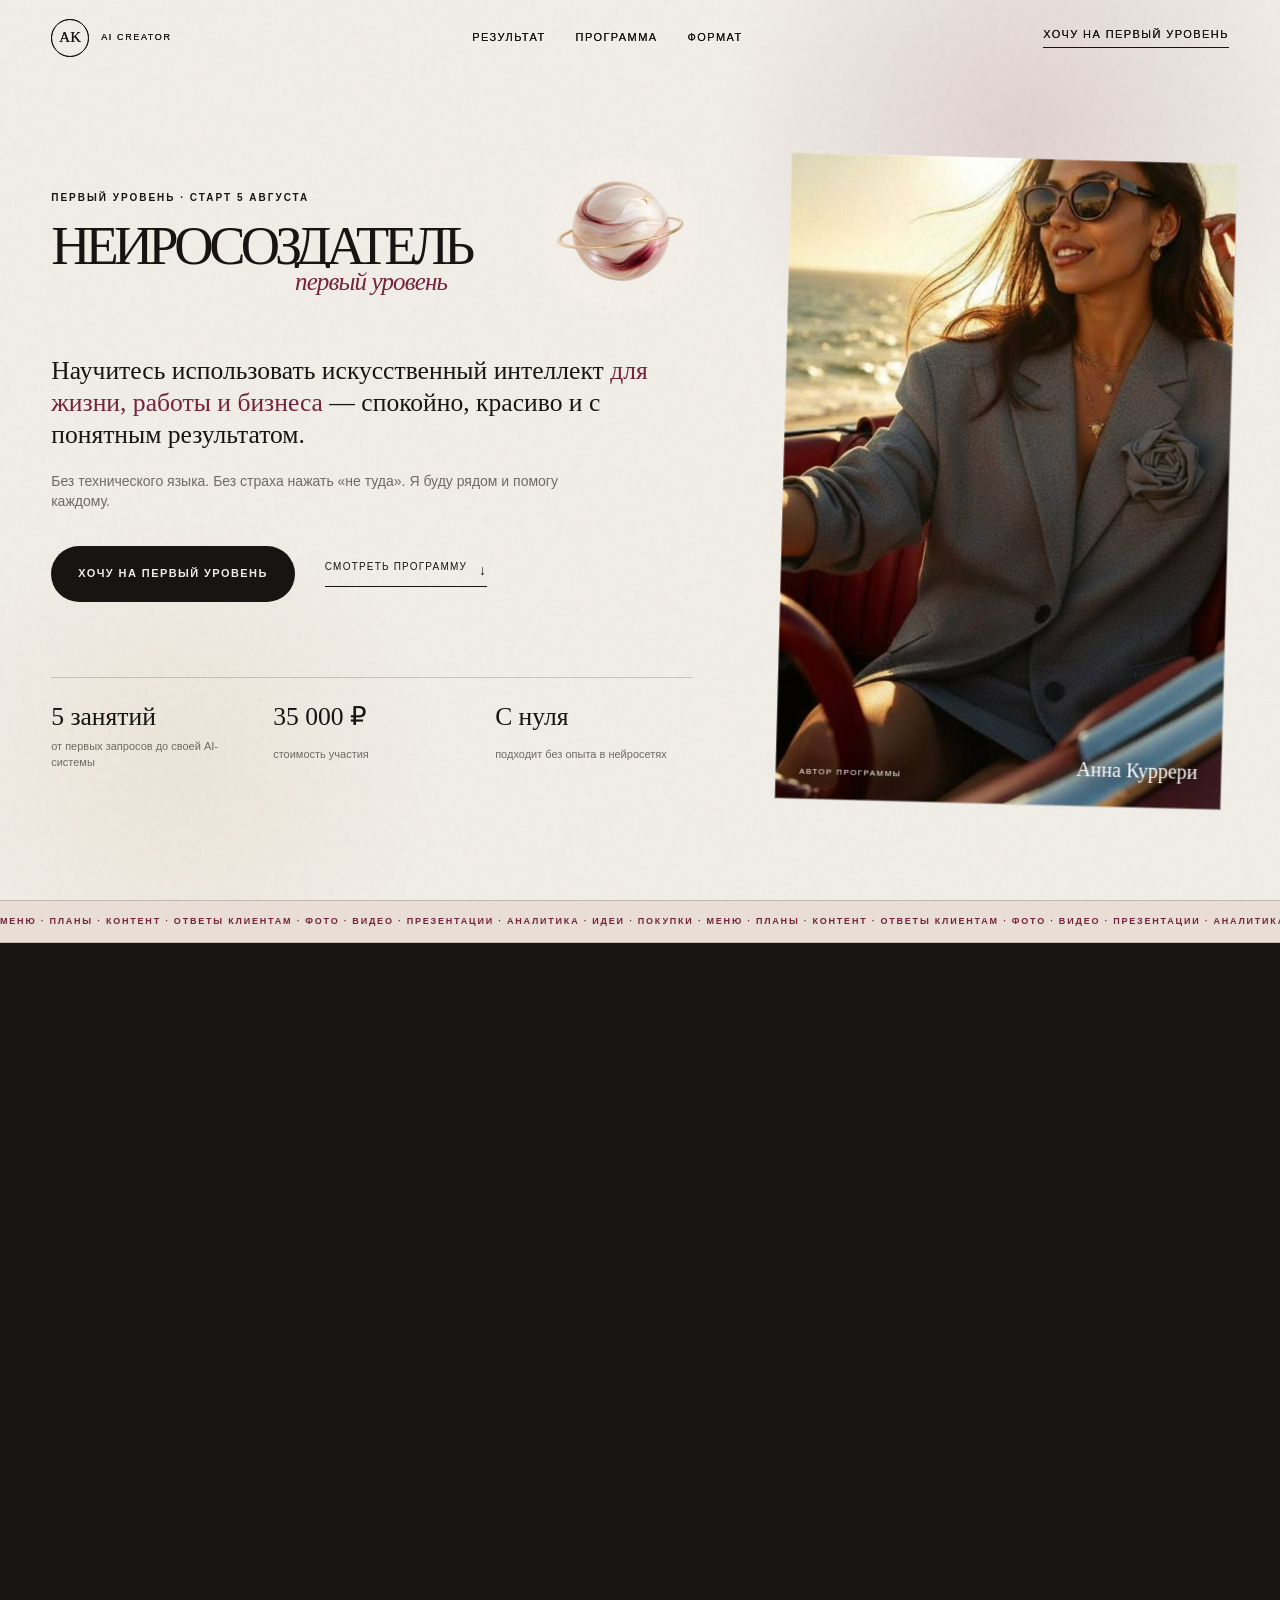
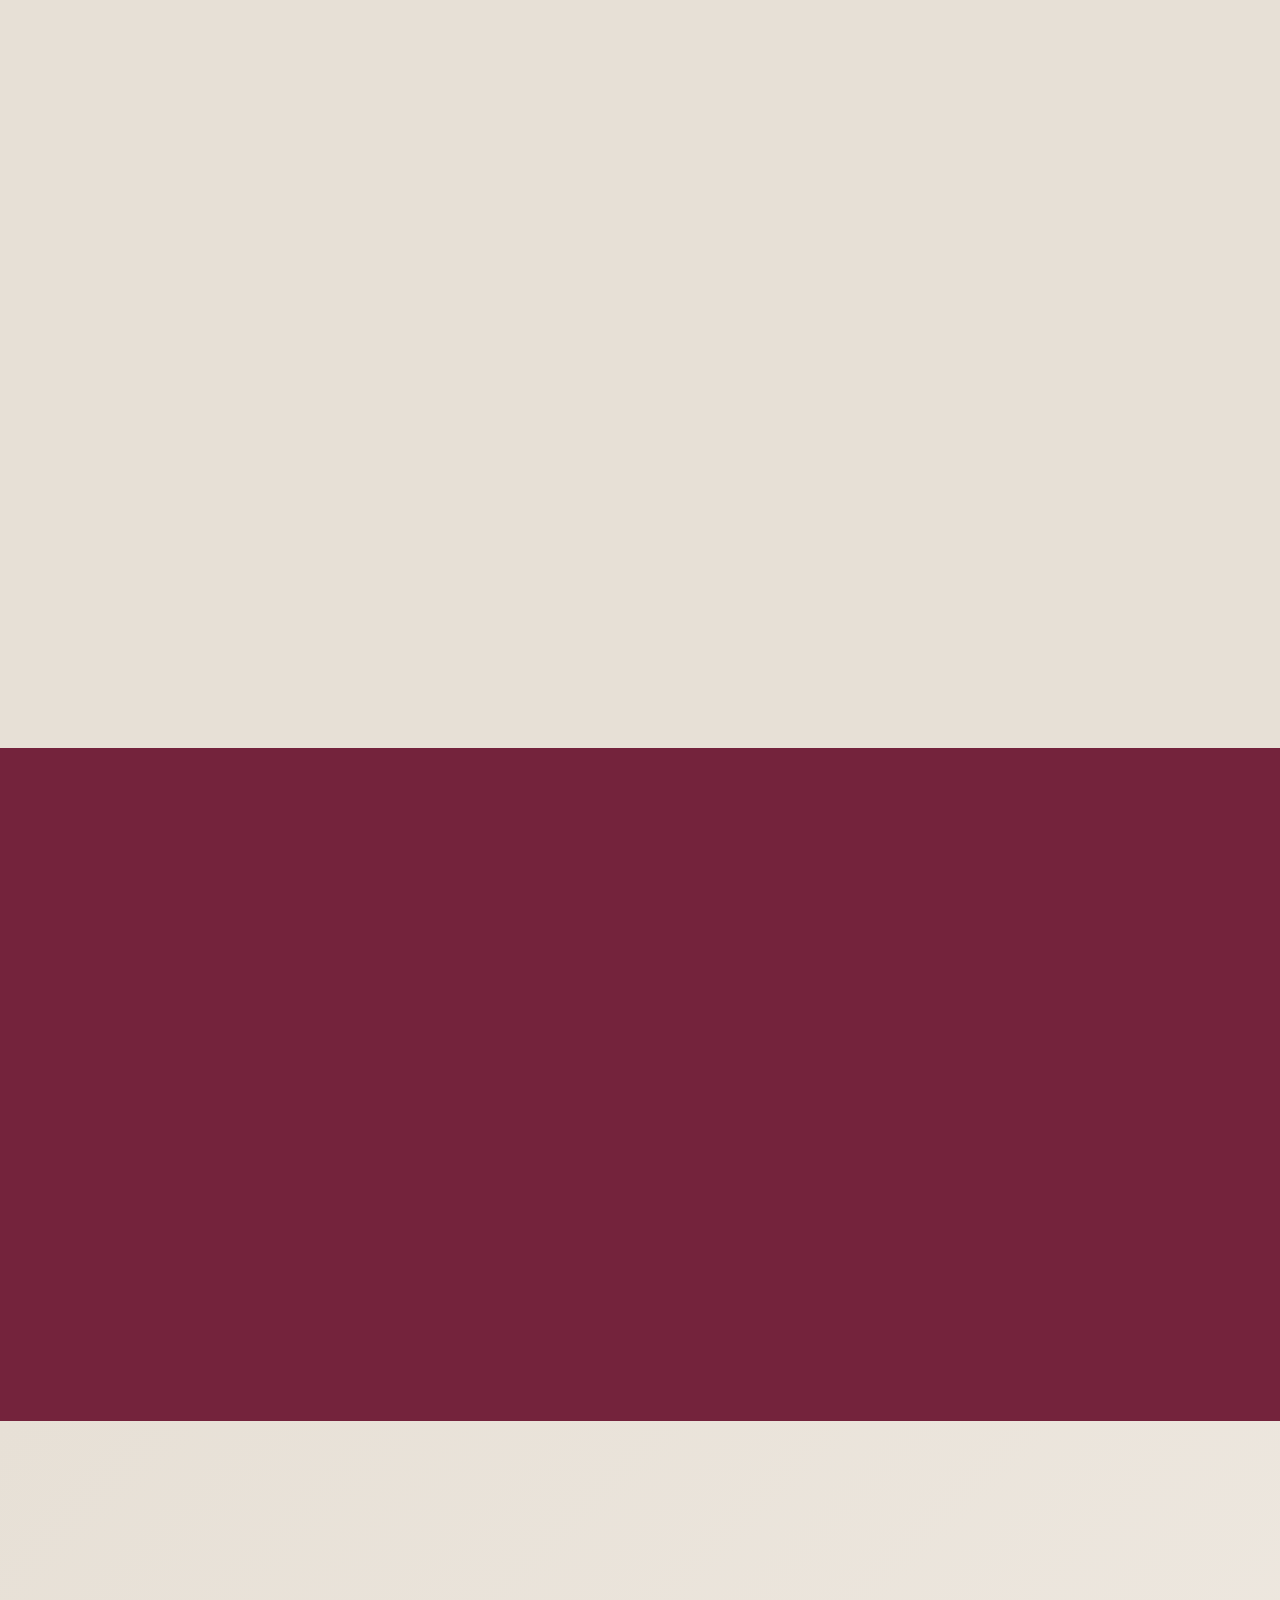
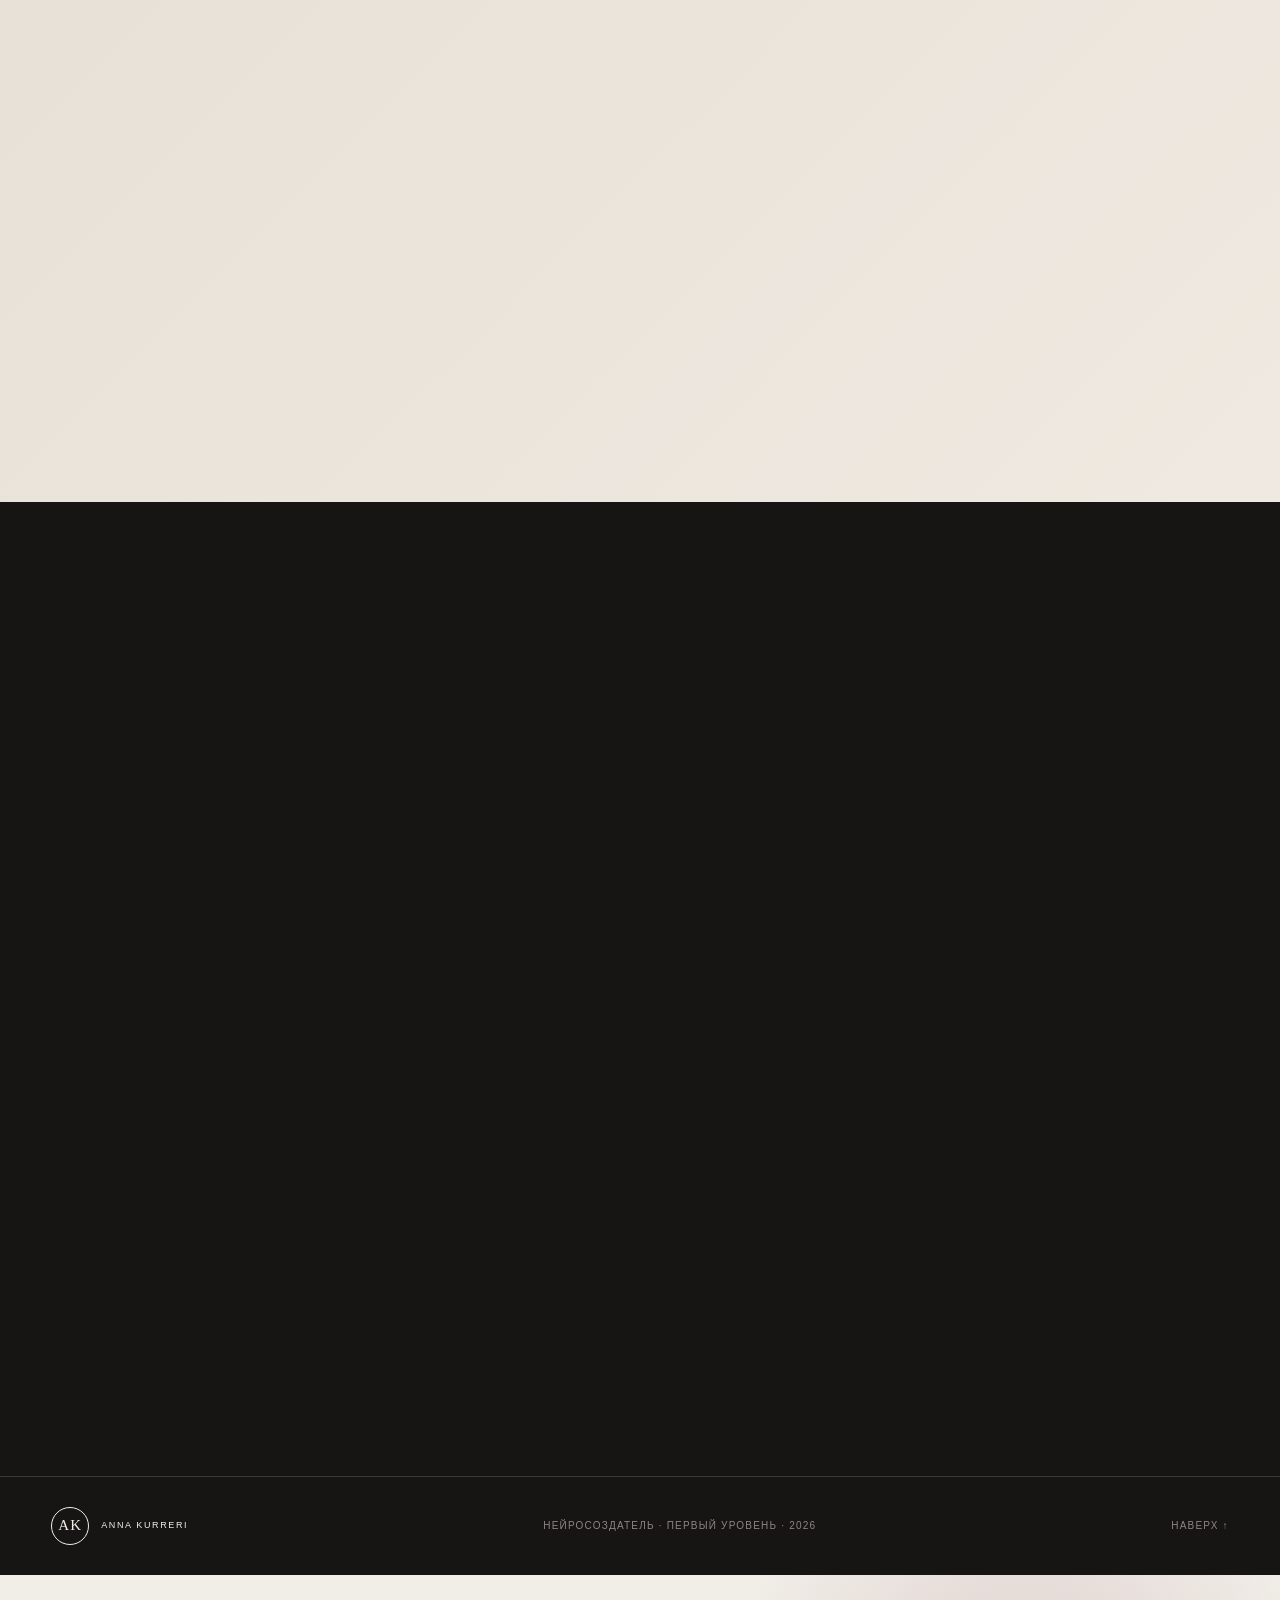
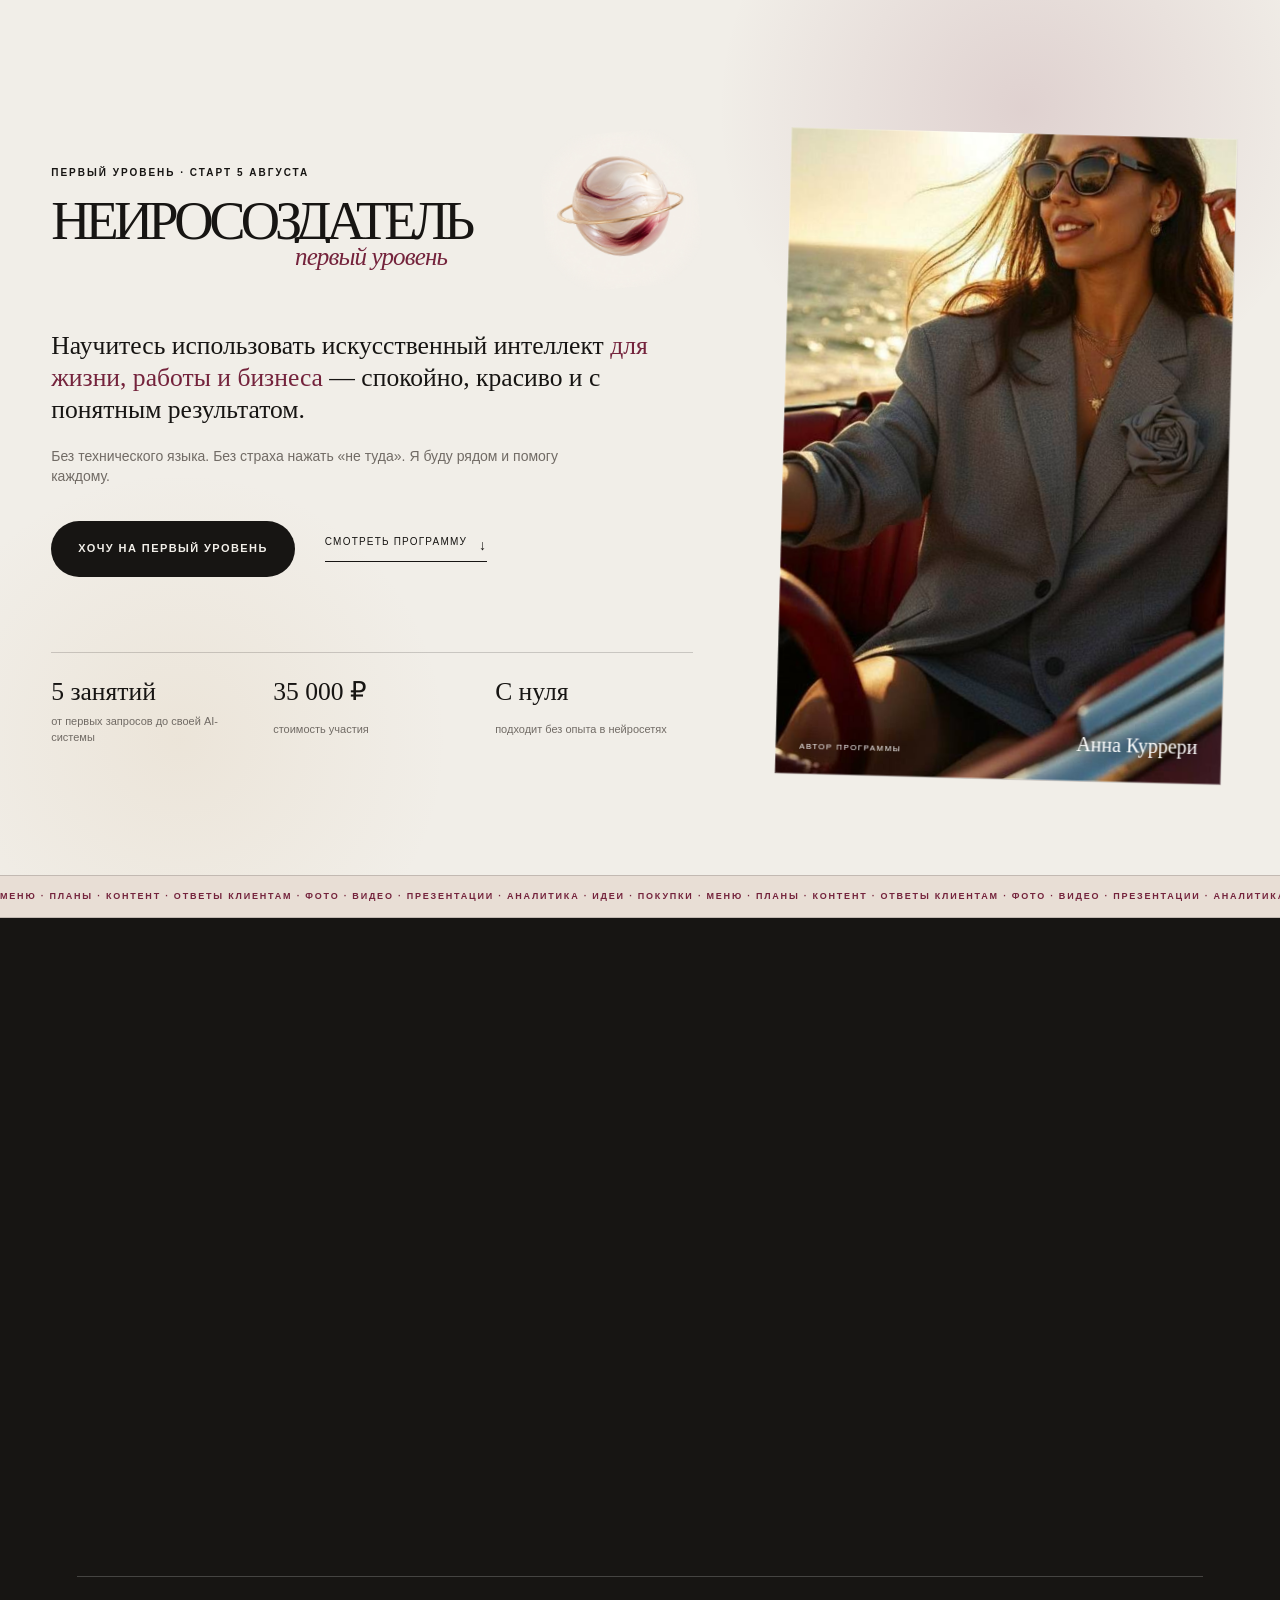
==== level-1/index.html @ 7a899e96 "Publish Neurocreator level one landing page" ====
<!doctype html>
<html lang="ru">
<head>
  <meta charset="utf-8">
  <meta name="viewport" content="width=device-width, initial-scale=1">
  <meta name="description" content="НЕЙРОСОЗДАТЕЛЬ — первый уровень. Практический курс Анны Куррери для уверенного старта в искусственном интеллекте.">
  <meta name="theme-color" content="#f1eee8">
  <title>НЕЙРОСОЗДАТЕЛЬ — первый уровень · Анна Куррери</title>
  <style>
:root {
  --ivory: #f1eee8;
  --paper: #e7e0d6;
  --ink: #171513;
  --muted: #716b65;
  --wine: #6e172b;
  --wine-dark: #4d0e1d;
  --line: rgba(23, 21, 19, 0.18);
  --serif: Georgia, "Times New Roman", serif;
  --sans: Inter, -apple-system, BlinkMacSystemFont, "Segoe UI", sans-serif;
}

* { box-sizing: border-box; }
html { scroll-behavior: smooth; overflow-x: clip; }
body {
  margin: 0;
  color: var(--ink);
  background: var(--ivory);
  font-family: var(--sans);
  font-size: 16px;
  line-height: 1.45;
  overflow-x: hidden;
}
a { color: inherit; }
button { font: inherit; }
.grain {
  position: fixed;
  inset: 0;
  pointer-events: none;
  z-index: 100;
  opacity: .12;
  background-image: url("data:image/svg+xml,%3Csvg viewBox='0 0 180 180' xmlns='http://www.w3.org/2000/svg'%3E%3Cfilter id='n'%3E%3CfeTurbulence type='fractalNoise' baseFrequency='.72' numOctaves='3' stitchTiles='stitch'/%3E%3C/filter%3E%3Crect width='100%25' height='100%25' filter='url(%23n)' opacity='.18'/%3E%3C/svg%3E");
  mix-blend-mode: multiply;
}

.site-header {
  position: fixed;
  top: 0;
  left: 0;
  right: 0;
  z-index: 90;
  height: 76px;
  padding: 0 clamp(20px, 4vw, 64px);
  display: flex;
  align-items: center;
  justify-content: space-between;
  transition: background .35s, border-color .35s, transform .35s;
  border-bottom: 1px solid transparent;
  animation: headerIn .65s .05s cubic-bezier(.2,.75,.2,1) both;
}
.site-header.is-scrolled { background: rgba(241, 238, 232, .88); backdrop-filter: blur(18px); border-color: var(--line); }
.brand { display: inline-flex; align-items: center; gap: 12px; text-decoration: none; }
.brand span { width: 38px; height: 38px; display: grid; place-items: center; border: 1px solid currentColor; border-radius: 50%; font-family: var(--serif); font-size: 15px; }
.brand small { text-transform: uppercase; letter-spacing: .18em; font-size: 9px; }
nav { display: flex; gap: 30px; }
nav a, .header-cta { font-size: 11px; text-transform: uppercase; letter-spacing: .13em; text-decoration: none; }
.header-cta { padding-bottom: 5px; border-bottom: 1px solid; }

.hero {
  min-height: 100svh;
  padding: 112px clamp(20px, 4vw, 64px) 50px;
  display: grid;
  grid-template-columns: minmax(0, 1.18fr) minmax(350px, .82fr);
  align-items: center;
  gap: clamp(42px, 7vw, 110px);
  background: radial-gradient(circle at 83% 19%, rgba(110, 23, 43, .11), transparent 24%), var(--ivory);
}
.hero-copy { position: relative; z-index: 2; min-width: 0; }
.eyebrow, .section-label { margin: 0 0 20px; font-size: 10px; text-transform: uppercase; letter-spacing: .2em; font-weight: 600; }
.hero-eyebrow { animation: introRise .6s .18s cubic-bezier(.2,.75,.2,1) both; }
.hero h1 {
  max-width: 720px;
  margin: 0;
  font-family: var(--serif);
  font-size: clamp(46px, 4.4vw, 78px);
  font-weight: 400;
  line-height: .77;
  letter-spacing: -.09em;
}
.title-main { display: block; animation: titleWipe 1.05s .38s cubic-bezier(.16,.75,.18,1) both; }
.hero h1 em { display: block; margin: .16em 0 0 35%; color: var(--wine); font-weight: 400; transform-origin: 20% 50%; animation: proStamp .75s .92s cubic-bezier(.18,.9,.25,1.15) both; }
.hero-lead { max-width: 620px; margin: clamp(32px, 5vw, 64px) 0 0; font-family: var(--serif); font-size: clamp(21px, 2vw, 31px); line-height: 1.25; }
.hero-intro-copy { animation: introRise .7s 1.08s cubic-bezier(.2,.75,.2,1) both; }
.hero-actions { margin-top: 34px; display: flex; align-items: center; gap: 30px; flex-wrap: wrap; }
.hero-intro-actions { animation: introRise .65s 1.28s cubic-bezier(.2,.75,.2,1) both; }
.button { min-height: 56px; padding: 0 27px; display: inline-flex; align-items: center; justify-content: center; border: 0; border-radius: 100px; text-transform: uppercase; letter-spacing: .13em; font-size: 11px; font-weight: 700; cursor: pointer; text-decoration: none; transition: transform .25s, background .25s, color .25s; }
.button:hover { transform: translateY(-3px); }
.button-dark { color: var(--ivory); background: var(--ink); }
.button-dark:hover { background: var(--wine); }
.text-link { display: inline-flex; gap: 12px; text-transform: uppercase; letter-spacing: .12em; font-size: 10px; text-decoration: none; border-bottom: 1px solid; padding-bottom: 5px; }
.text-link span { font-size: 14px; }
.hero-facts { margin: clamp(40px, 6vw, 75px) 0 0; padding-top: 20px; border-top: 1px solid var(--line); display: grid; grid-template-columns: repeat(3, 1fr); gap: 24px; }
.hero-intro-facts { animation: introRise .65s 1.48s cubic-bezier(.2,.75,.2,1) both; }
.hero-facts div { display: grid; gap: 4px; }
.hero-facts dt { font-family: var(--serif); font-size: clamp(20px, 2vw, 28px); }
.hero-facts dd { margin: 0; color: var(--muted); font-size: 11px; }

.hero-visual { --hero-depth: 0px; position: relative; width: min(100%, 540px); min-width: 0; justify-self: end; perspective: 1000px; animation: visualIn 1s .36s cubic-bezier(.16,.75,.18,1) both; }
.photo-frame { position: relative; z-index: 2; overflow: hidden; aspect-ratio: .69; background: #2c2927; transform: rotate(1.5deg); box-shadow: 0 35px 80px rgba(38, 24, 25, .22); transition: transform .15s linear; animation: photoReveal 1.2s .45s cubic-bezier(.16,.75,.18,1) both; }
.photo-frame img { width: 100%; height: 100%; display: block; object-fit: cover; filter: sepia(.08) contrast(1.04); transform: translateY(var(--photo-depth, 0px)) scale(var(--photo-scale, 1.025)); transition: transform .15s linear; }
.photo-frame::before { content: ""; position: absolute; z-index: 3; top: -30%; bottom: -30%; left: -80%; width: 42%; background: linear-gradient(90deg, transparent, rgba(255,255,255,.38), transparent); transform: rotate(13deg); pointer-events: none; animation: lightSweep 1.05s 1.42s ease-in-out both; mix-blend-mode: screen; }
.photo-frame::after { content: ""; position: absolute; z-index: 5; inset: 0; border: 1px solid rgba(255,255,255,.28); pointer-events: none; }
.photo-caption { position: absolute; z-index: 4; left: 24px; right: 24px; bottom: 22px; color: #fff; display: flex; align-items: end; justify-content: space-between; gap: 20px; text-shadow: 0 2px 20px #000; animation: captionIn .6s 1.35s ease both; }
.photo-caption span { font-size: 8px; text-transform: uppercase; letter-spacing: .18em; }
.photo-caption strong { font-family: var(--serif); font-weight: 400; font-size: 20px; }
.floating-note { position: absolute; z-index: 6; left: -74px; top: 18%; padding: 16px 20px; background: var(--wine); color: #fff; font-family: var(--serif); font-size: 18px; line-height: 1.1; transform: rotate(-7deg); box-shadow: 0 12px 30px rgba(76, 14, 29, .25); animation: noteIn .62s 1.62s cubic-bezier(.18,.9,.25,1.15) both, float 5s 2.24s ease-in-out infinite; }
.floating-note strong { font-style: italic; font-weight: 400; }
.orbit { position: absolute; z-index: 3; top: -43px; right: -41px; width: 126px; height: 126px; border-radius: 50%; border: 1px solid rgba(110, 23, 43, .5); animation: orbitIn .65s 1.45s ease both, spin 15s 2.1s linear infinite; }
.orbit span { position: absolute; inset: -9px; color: var(--wine); font-size: 8px; letter-spacing: .1em; word-spacing: 8px; text-align: center; transform: rotate(22deg); }

.section { padding: clamp(90px, 11vw, 170px) clamp(20px, 6vw, 95px); }
.manifesto { background: var(--ink); color: var(--ivory); }
.manifesto .section-label { color: #bdb4ab; }
.manifesto-grid { display: grid; grid-template-columns: minmax(0, 1.4fr) minmax(280px, .6fr); gap: 10vw; align-items: end; }
.manifesto h2, .section-heading h2, .who h2, .format h2, .bonus h2, .join h2 { margin: 0; font-family: var(--serif); font-weight: 400; font-size: clamp(42px, 6.1vw, 94px); line-height: .98; letter-spacing: -.05em; }
.manifesto h2 i, .who h2 i, .format h2 i, .join h2 i { color: #b99478; font-weight: 400; }
.manifesto-copy { max-width: 430px; }
.manifesto-copy p { margin: 0 0 30px; color: #c6beb6; font-size: 16px; }
.outcomes { margin-top: 100px; display: grid; grid-template-columns: repeat(4, 1fr); border-top: 1px solid rgba(255,255,255,.2); }
.outcome { min-height: 240px; padding: 26px 28px; border-right: 1px solid rgba(255,255,255,.2); }
.outcome:last-child { border: 0; }
.outcome span, .module-number { font-size: 10px; letter-spacing: .16em; color: #9a9088; }
.outcome h3 { margin: 70px 0 10px; font-family: var(--serif); font-weight: 400; font-size: 28px; }
.outcome p { margin: 0; color: #a9a099; font-size: 13px; }

.program { background: var(--paper); }
.section-heading { display: grid; grid-template-columns: 1fr minmax(280px, 370px); gap: 80px; align-items: end; margin-bottom: 90px; }
.section-heading > p { margin: 0 0 5px; color: var(--muted); }
.module { border-top: 1px solid var(--line); }
.module:last-child { border-bottom: 1px solid var(--line); }
.module-head { width: 100%; padding: 27px 0; display: grid; grid-template-columns: 55px minmax(220px, 1fr) minmax(200px, .8fr) 35px; gap: 20px; align-items: center; text-align: left; color: inherit; background: transparent; border: 0; cursor: pointer; }
.module-head h3 { margin: 0; font-family: var(--serif); font-weight: 400; font-size: clamp(27px, 3vw, 43px); transition: color .2s; }
.module-head:hover h3 { color: var(--wine); }
.module-result { color: var(--muted); font-size: 12px; }
.plus { font-family: var(--serif); font-size: 30px; font-weight: 200; transition: transform .3s; }
.module-head[aria-expanded="true"] .plus { transform: rotate(45deg); }
.module-body { overflow: hidden; }
.module-body > div { padding: 0 60px 34px; display: grid; grid-template-columns: minmax(220px, 1fr) minmax(280px, 1fr); gap: 70px; }
.module-body p { margin: 0; color: var(--muted); }
.module-body strong { font-family: var(--serif); font-size: 22px; font-weight: 400; }

.who { background: var(--ivory); }
.who-grid { display: grid; grid-template-columns: minmax(300px, .85fr) minmax(400px, 1fr); gap: clamp(60px, 10vw, 160px); align-items: start; }
.who h2 { font-size: clamp(44px, 5vw, 75px); }
.who h2 i { color: var(--wine); }
.who-list { border-top: 1px solid var(--line); }
.who-list p { margin: 0; padding: 28px 0; display: grid; grid-template-columns: 50px 1fr; border-bottom: 1px solid var(--line); font-family: var(--serif); font-size: clamp(19px, 2vw, 25px); }
.who-list span { font-family: var(--sans); font-size: 9px; color: var(--wine); }

.testimonials { background: var(--paper); }
.testimonials .section-heading { margin-bottom: 70px; }
.testimonials h2 { font-size: clamp(44px, 5.6vw, 78px); }
.testimonials h2 i { color: var(--wine); }
.testimonials .section-heading > p { max-width: 370px; align-self: end; font-family: var(--serif); font-size: 20px; }
.testimonials-grid { display: grid; grid-template-columns: repeat(6, 1fr); gap: 16px; }
.testimonial-card { grid-column: span 2; min-height: 330px; padding: 34px; display: flex; flex-direction: column; justify-content: space-between; border: 1px solid var(--line); background: var(--ivory); }
.testimonial-card-dark { background: var(--wine); color: var(--ivory); border-color: var(--wine); }
.testimonial-mark { font: 80px/ .55 var(--serif); color: #c69677; }
.testimonial-card p { margin: 15px 0 30px; font: 22px/1.18 var(--serif); }
.testimonial-meta { display: flex; justify-content: space-between; gap: 12px; align-items: end; font-size: 9px; text-transform: uppercase; letter-spacing: .12em; color: #8b827b; }
.testimonial-card-dark .testimonial-meta { color: #d8c3bd; }
.testimonial-meta a { color: var(--wine); text-decoration: none; }
.testimonial-card-dark .testimonial-meta strong { color: #f0d0b7; }
.testimonial-video-card { padding: 0; border: 0; background: var(--ink); color: var(--ivory); overflow: hidden; }
.video-placeholder { min-height: 330px; padding: 34px; display: flex; flex-direction: column; justify-content: flex-end; background: linear-gradient(145deg, rgba(110,23,43,.9), rgba(20,16,16,.92)), radial-gradient(circle at 70% 20%, #c69677, transparent 42%); }
.video-placeholder strong { font: 34px/1.03 var(--serif); font-weight: 400; }
.testimonial-instagram-card, .testimonial-project-card { grid-column: span 3; padding: 24px; justify-content: flex-start; background: #ede5dc; }
.instagram-label { margin-bottom: 14px; color: var(--wine); font-size: 9px; text-transform: uppercase; letter-spacing: .16em; }
.instagram-cover { position: relative; display: block; overflow: hidden; aspect-ratio: .72; background: #2b2420; }
.instagram-cover img { width: 100%; height: 100%; display: block; object-fit: cover; transition: transform .5s ease; }
.instagram-cover:hover img { transform: scale(1.04); }
.instagram-cover span { position: absolute; right: 14px; bottom: 14px; color: #fff; font-size: 10px; text-transform: uppercase; letter-spacing: .12em; text-shadow: 0 2px 12px rgba(0,0,0,.8); }
.project-cover { position: relative; display: block; overflow: hidden; aspect-ratio: .72; background: #2b2420; }
.project-cover img { width: 100%; height: 100%; display: block; object-fit: cover; transition: transform .5s ease; }
.project-cover:hover img { transform: scale(1.04); }
.project-cover span { position: absolute; right: 14px; bottom: 14px; color: #fff; font-size: 10px; text-transform: uppercase; letter-spacing: .12em; text-shadow: 0 2px 12px rgba(0,0,0,.8); }
.instagram-media { width: 100%; min-height: 205px; margin: 0 !important; background: #ded2c8; display: grid; place-items: center; overflow: hidden; }
.instagram-media a { color: var(--wine); font: 18px var(--serif); text-decoration: none; text-align: center; padding: 20px; }
.testimonial-instagram-link { margin-top: auto; color: var(--wine); font-size: 10px; text-transform: uppercase; letter-spacing: .12em; text-decoration: none; }

.author-project { background: var(--ivory); }
.author-project-grid { max-width: 1180px; margin: 0 auto; display: grid; grid-template-columns: minmax(340px, 1fr); gap: clamp(45px, 9vw, 130px); align-items: center; }
.author-portrait { margin: 0; }
.author-portrait img { width: 100%; max-height: 560px; display: block; object-fit: cover; object-position: center; filter: sepia(.06) contrast(1.02); }
.author-portrait figcaption { padding-top: 14px; color: var(--muted); font-size: 10px; text-transform: uppercase; letter-spacing: .14em; }
.project-note h2 { max-width: 580px; margin: 0 0 36px; font-family: var(--serif); font-size: clamp(42px, 5.3vw, 76px); line-height: .98; font-weight: 400; letter-spacing: -.05em; }
.project-note h2 i { color: var(--wine); font-weight: 400; }
.project-preview { display: block; position: relative; overflow: hidden; color: var(--ivory); text-decoration: none; box-shadow: 0 24px 60px rgba(38,24,25,.16); }
.project-preview img { width: 100%; aspect-ratio: 1.75; display: block; object-fit: cover; transition: transform .5s ease; }
.project-preview:hover img { transform: scale(1.03); }
.project-preview span { position: absolute; left: 18px; bottom: 16px; font-size: 10px; text-transform: uppercase; letter-spacing: .14em; text-shadow: 0 2px 12px rgba(0,0,0,.8); }

.format { background: var(--wine); color: var(--ivory); }
.format-card { display: grid; grid-template-columns: minmax(300px, .8fr) minmax(380px, 1.2fr); gap: clamp(50px, 10vw, 150px); }
.format-intro > p:last-child { max-width: 470px; margin-top: 35px; color: #d5bfc4; }
.format h2 i { color: #e2c4a8; }
.format-facts { border-top: 1px solid rgba(255,255,255,.3); }
.format-facts div { padding: 28px 0; display: grid; grid-template-columns: 40px 1fr auto; gap: 20px; border-bottom: 1px solid rgba(255,255,255,.3); align-items: baseline; }
.format-facts span { font-size: 9px; opacity: .65; }
.format-facts strong { font-family: var(--serif); font-size: clamp(21px, 2.2vw, 31px); font-weight: 400; }
.format-facts small { color: #d5bfc4; }

.bonus { min-height: 650px; display: grid; grid-template-columns: .55fr .85fr 1fr; gap: clamp(35px, 7vw, 100px); align-items: center; background: var(--paper); }
.bonus-stamp { width: min(280px, 100%); aspect-ratio: 1; border: 1px solid var(--wine); border-radius: 50%; display: grid; place-content: center; text-align: center; color: var(--wine); animation: pulse 5s ease-in-out infinite; }
.bonus-stamp span { font-family: var(--serif); font-size: clamp(58px, 7vw, 100px); line-height: .8; }
.bonus-stamp small { text-transform: uppercase; letter-spacing: .3em; font-size: 9px; }
.bonus h2 { font-size: clamp(50px, 6vw, 88px); }
.bonus-lead { max-width: 380px; margin-top: 30px; font-family: var(--serif); font-size: 23px; }
.bonus-lead strong { color: var(--wine); font-size: 42px; font-weight: 400; }
.bonus-list { display: flex; flex-wrap: wrap; gap: 10px; }
.bonus-list span { padding: 10px 14px; border: 1px solid var(--line); border-radius: 100px; font-size: 11px; }

.join { background: var(--ink); color: var(--ivory); }
.join-card { max-width: 1180px; margin: 0 auto; text-align: center; }
.join h2 { font-size: clamp(48px, 8.2vw, 130px); }
.join h2 i { display: block; color: #c69677; }
.join-subtitle { max-width: 680px; margin: 35px auto 60px; color: #bcb4ad; font-family: var(--serif); font-size: clamp(20px, 2.2vw, 30px); }
.join-details { padding: 28px 0; display: grid; grid-template-columns: repeat(3, 1fr); border-top: 1px solid rgba(255,255,255,.2); border-bottom: 1px solid rgba(255,255,255,.2); }
.join-details div { padding: 0 20px; display: grid; gap: 8px; border-right: 1px solid rgba(255,255,255,.2); }
.join-details div:last-child { border: 0; }
.join-details small { color: #938b85; text-transform: uppercase; letter-spacing: .16em; font-size: 9px; }
.join-details strong { font-family: var(--serif); font-size: clamp(23px, 3vw, 38px); font-weight: 400; }
.button-light { margin-top: 45px; background: var(--ivory); color: var(--ink); }
.button-light:hover { background: #c69677; }
.join-note { color: #8d8680; font-size: 11px; }

footer { padding: 30px clamp(20px, 4vw, 64px); display: flex; align-items: center; justify-content: space-between; background: var(--ink); color: #8d8680; border-top: 1px solid rgba(255,255,255,.15); font-size: 10px; text-transform: uppercase; letter-spacing: .12em; }
.brand-footer { color: var(--ivory); }
footer a { text-decoration: none; }

.reveal { opacity: 0; transform: translateY(28px); transition: opacity .8s cubic-bezier(.2,.7,.2,1), transform .8s cubic-bezier(.2,.7,.2,1); }
.reveal.in-view { opacity: 1; transform: none; }
.outcomes .reveal:nth-child(2), .who-list .reveal:nth-child(2) { transition-delay: .08s; }
.outcomes .reveal:nth-child(3), .who-list .reveal:nth-child(3) { transition-delay: .16s; }
.outcomes .reveal:nth-child(4), .who-list .reveal:nth-child(4) { transition-delay: .24s; }

@keyframes float { 0%,100% { transform: rotate(-7deg) translateY(0); } 50% { transform: rotate(-4deg) translateY(-12px); } }
@keyframes spin { to { transform: rotate(360deg); } }
@keyframes pulse { 0%,100% { transform: scale(1) rotate(-3deg); } 50% { transform: scale(1.04) rotate(2deg); } }
@keyframes headerIn { from { opacity: 0; transform: translateY(-18px); } to { opacity: 1; transform: none; } }
@keyframes introRise { from { opacity: 0; transform: translateY(22px); } to { opacity: 1; transform: none; } }
@keyframes titleWipe { from { opacity: 0; clip-path: inset(0 100% 0 0); transform: translateX(-24px); } to { opacity: 1; clip-path: inset(0); transform: none; } }
@keyframes proStamp { from { opacity: 0; transform: translate(45px, 12px) rotate(7deg) scale(.86); } to { opacity: 1; transform: none; } }
@keyframes visualIn { from { opacity: 0; transform: translate(42px, calc(var(--hero-depth) + 22px)); } to { opacity: 1; transform: translateY(var(--hero-depth)); } }
@keyframes photoReveal { from { clip-path: inset(0 100% 0 0); transform: rotate(5deg) scale(.96); } to { clip-path: inset(0); transform: rotate(1.5deg) scale(1); } }
@keyframes captionIn { from { opacity: 0; transform: translateY(12px); } to { opacity: 1; transform: none; } }
@keyframes lightSweep { 0% { left: -80%; opacity: 0; } 18% { opacity: .75; } 100% { left: 140%; opacity: 0; } }
@keyframes noteIn { from { opacity: 0; transform: translate(-28px, 18px) rotate(-16deg) scale(.82); } to { opacity: 1; transform: rotate(-7deg); } }
@keyframes orbitIn { from { opacity: 0; transform: scale(.72) rotate(-35deg); } to { opacity: 1; transform: scale(1) rotate(0); } }

@media (max-width: 980px) {
  nav { display: none; }
  .hero { grid-template-columns: 1fr; padding-top: 130px; }
  .hero-copy { order: 1; }
  .hero-visual { order: 2; justify-self: center; margin-top: 30px; width: min(78vw, 520px); }
  .manifesto-grid, .section-heading, .who-grid, .format-card { grid-template-columns: 1fr; gap: 45px; }
  .outcomes { grid-template-columns: repeat(2, 1fr); }
  .outcome:nth-child(2) { border-right: 0; }
  .outcome:nth-child(-n+2) { border-bottom: 1px solid rgba(255,255,255,.2); }
  .bonus { grid-template-columns: .65fr 1.35fr; }
  .bonus-list { grid-column: 1 / -1; }
}

@media (max-width: 640px) {
  .site-header { height: 65px; }
  .header-cta { font-size: 9px; }
  .brand small { display: none; }
  .hero { padding-top: 105px; }
  .hero h1 { font-size: clamp(34px, 9vw, 46px); line-height: .84; letter-spacing: -.065em; }
  .hero h1 em { margin-left: 25%; }
  .hero-facts { grid-template-columns: 1fr 1fr; }
  .hero-facts div:last-child { display: none; }
  .floating-note { left: -15px; font-size: 15px; }
  .testimonials-grid { grid-template-columns: 1fr; }
  .testimonial-card, .testimonial-instagram-card, .testimonial-project-card { grid-column: span 1; }
  .testimonial-card, .video-placeholder { min-height: 280px; }
  .testimonial-card p { font-size: 20px; }
  .orbit { right: -6px; }
  .orbit span { inset: 0; }
  .section { padding: 84px 20px; }
  .manifesto-grid { gap: 35px; }
  .outcomes { margin-top: 65px; grid-template-columns: 1fr; }
  .outcome { min-height: 0; border-right: 0; border-bottom: 1px solid rgba(255,255,255,.2); }
  .outcome h3 { margin-top: 35px; }
  .section-heading { margin-bottom: 55px; }
  .module-head { grid-template-columns: 34px 1fr 25px; gap: 10px; }
  .module-result { display: none; }
  .module-body > div { padding: 0 0 30px 44px; grid-template-columns: 1fr; gap: 18px; }
  .module-body strong { font-size: 19px; }
  .who-grid { grid-template-columns: 1fr; }
  .who-list p { grid-template-columns: 35px 1fr; }
  .format-card { grid-template-columns: 1fr; }
  .format-facts div { grid-template-columns: 30px 1fr; }
  .format-facts small { grid-column: 2; }
  .bonus { grid-template-columns: 1fr; text-align: center; }
  .bonus-stamp { width: 200px; margin: 0 auto; }
  .bonus-list { justify-content: center; }
  .author-project-grid { grid-template-columns: 1fr; gap: 45px; }
  .author-portrait img { max-height: 500px; }
  .join-details { grid-template-columns: 1fr; }
  .join h2 { font-size: clamp(34px, 9vw, 46px); letter-spacing: -.065em; }
  .join-details div { padding: 20px 0; border-right: 0; border-bottom: 1px solid rgba(255,255,255,.2); }
  .join-details div:last-child { border-bottom: 0; }
  .copy-cta { width: 100%; padding-inline: 18px; }
  footer { gap: 20px; }
  footer p { display: none; }
}

@media (prefers-reduced-motion: reduce) {
  html { scroll-behavior: auto; }
  *, *::before, *::after { animation-duration: .01ms !important; animation-iteration-count: 1 !important; transition-duration: .01ms !important; }
  .reveal { opacity: 1; transform: none; }
}

/* Первый уровень — самостоятельная редакция в визуальной системе курса */
.level-one {
  --wine: #74233c;
  --wine-dark: #481222;
  --rose: #c99a91;
  --gold: #c6a16d;
}

.level-one section[id] { scroll-margin-top: 76px; }

.hero-level-one {
  background:
    radial-gradient(circle at 80% 15%, rgba(116, 35, 60, .14), transparent 24%),
    radial-gradient(circle at 14% 85%, rgba(198, 161, 109, .12), transparent 20%),
    var(--ivory);
}

.level-one-title { font-size: clamp(43px, 4.25vw, 76px) !important; }
.level-one-title { position: relative; z-index: 2; }
.level-one-title em {
  margin-left: 38% !important;
  color: var(--wine);
  font-size: .46em;
  letter-spacing: -.035em;
}
.hero-level-one .hero-lead strong { color: var(--wine); font-weight: 400; }
.hero-level-one .photo-frame img {
  object-position: center 42%;
  filter: saturate(1.04) contrast(1.01);
}
.hero-note {
  max-width: 560px;
  margin: 20px 0 0;
  color: var(--muted);
  font-size: 14px;
}
.hero-planet {
  position: absolute;
  z-index: 1;
  top: -34px;
  right: -6px;
  width: 156px;
  height: auto;
  display: block;
  pointer-events: none;
  mix-blend-mode: multiply;
  -webkit-mask-image: radial-gradient(circle, #000 0 58%, rgba(0,0,0,.82) 66%, transparent 80%);
  mask-image: radial-gradient(circle, #000 0 58%, rgba(0,0,0,.82) 66%, transparent 80%);
  filter: drop-shadow(0 18px 24px rgba(71, 39, 40, .14));
  animation: planetIn .8s 1.25s cubic-bezier(.18,.9,.25,1.15) both, planetFloat 6s 2.05s ease-in-out infinite;
}

.use-ticker {
  overflow: hidden;
  border-top: 1px solid var(--line);
  border-bottom: 1px solid var(--line);
  background: #e8ded5;
  color: var(--wine);
  white-space: nowrap;
}
.use-ticker div {
  width: max-content;
  padding: 14px 0;
  font-size: 9px;
  font-weight: 700;
  letter-spacing: .2em;
  animation: ticker 26s linear infinite;
}

.outcomes-five { grid-template-columns: repeat(5, 1fr); }
.outcomes-five .outcome { padding-inline: 22px; }
.outcomes-five .outcome h3 { font-size: clamp(21px, 2vw, 28px); }

.possibilities { background: var(--ivory); }
.possibilities h2 i { color: var(--wine); }
.possibility-grid {
  display: grid;
  grid-template-columns: repeat(3, 1fr);
  gap: 16px;
}
.possibility-card {
  min-height: 410px;
  padding: 34px;
  display: flex;
  flex-direction: column;
  border: 1px solid var(--line);
  background: linear-gradient(145deg, rgba(255,255,255,.36), rgba(231,224,214,.55));
  transition: transform .35s ease, background .35s ease, color .35s ease;
}
.possibility-card:nth-child(2) { transform: translateY(28px); }
.possibility-card:hover {
  transform: translateY(-8px);
  color: var(--ivory);
  background: var(--wine);
}
.possibility-card:nth-child(2):hover { transform: translateY(20px); }
.possibility-card span {
  font-size: 9px;
  text-transform: uppercase;
  letter-spacing: .18em;
  color: var(--wine);
}
.possibility-card:hover span { color: #e1c5bd; }
.possibility-card h3 {
  margin: auto 0 24px;
  font: 400 clamp(33px, 3.2vw, 48px)/1 var(--serif);
}
.possibility-card p { margin: 0; color: var(--muted); }
.possibility-card:hover p { color: #e1d5d2; }

.proof-grid { display: grid; gap: 18px; }
.proof-card {
  min-height: 520px;
  display: grid;
  grid-template-columns: minmax(310px, .8fr) minmax(360px, 1.2fr);
  border: 1px solid var(--line);
  background: var(--ivory);
  overflow: hidden;
}
.proof-card-reverse { grid-template-columns: minmax(360px, 1.2fr) minmax(310px, .8fr); }
.proof-card-reverse .proof-image { order: 2; }
.proof-image { min-height: 520px; background: #2b2420; overflow: hidden; }
.proof-image img {
  width: 100%;
  height: 100%;
  display: block;
  object-fit: cover;
  transition: transform .8s cubic-bezier(.2,.7,.2,1);
}
.proof-card:hover .proof-image img { transform: scale(1.035); }
.proof-copy { padding: clamp(34px, 6vw, 80px); display: flex; flex-direction: column; justify-content: center; }
.proof-copy > span { color: var(--wine); font-size: 9px; text-transform: uppercase; letter-spacing: .18em; }
.proof-copy h3 { margin: 30px 0; font: 400 clamp(34px, 4vw, 58px)/1 var(--serif); }
.proof-copy p { margin: 0 0 35px; color: var(--muted); font: 20px/1.35 var(--serif); }
.proof-copy a { width: fit-content; color: var(--wine); font-size: 10px; text-transform: uppercase; letter-spacing: .12em; text-decoration: none; border-bottom: 1px solid; }

.bonus-level-one { background: linear-gradient(135deg, #e7e0d6, #efe9e1); }
.bonus-level-one .bonus-stamp { animation: gentleOrbit 8s ease-in-out infinite; }
.bonus-level-one .bonus-lead strong { display: inline; }
.join-details-two { grid-template-columns: repeat(2, 1fr); max-width: 760px; margin-inline: auto; }
.join h2 i { font-size: .55em; letter-spacing: -.04em; margin-top: .14em; }

@keyframes ticker { to { transform: translateX(-50%); } }
@keyframes gentleOrbit {
  0%, 100% { transform: rotate(-4deg) translateY(0); }
  50% { transform: rotate(3deg) translateY(-10px); }
}
@keyframes planetIn {
  from { opacity: 0; transform: translate(28px, 16px) rotate(12deg) scale(.72); }
  to { opacity: 1; transform: translate(0, 0) rotate(-5deg) scale(1); }
}
@keyframes planetFloat {
  0%, 100% { transform: translateY(0) rotate(-5deg); }
  50% { transform: translateY(-12px) rotate(3deg); }
}

@media (max-width: 1120px) {
  .outcomes-five { grid-template-columns: repeat(3, 1fr); }
  .outcomes-five .outcome:nth-child(3) { border-right: 0; }
  .outcomes-five .outcome:nth-child(-n+3) { border-bottom: 1px solid rgba(255,255,255,.2); }
}

@media (max-width: 980px) {
  .possibility-grid { grid-template-columns: 1fr; }
  .possibility-card, .possibility-card:nth-child(2) { min-height: 300px; transform: none; }
  .possibility-card:hover, .possibility-card:nth-child(2):hover { transform: translateY(-5px); }
  .proof-card, .proof-card-reverse { grid-template-columns: 1fr; }
  .proof-card-reverse .proof-image { order: 0; }
  .proof-image { min-height: 430px; }
}

@media (max-width: 640px) {
  .level-one-title { font-size: clamp(31px, 8.7vw, 44px) !important; }
  .level-one-title em { margin: .32em 0 0 28% !important; font-size: .58em; }
  .hero-note { font-size: 13px; }
  .hero-planet { width: 108px; top: 30px; right: -24px; }
  .outcomes-five { grid-template-columns: 1fr; }
  .outcomes-five .outcome { border-right: 0; border-bottom: 1px solid rgba(255,255,255,.2); }
  .possibility-card { min-height: 270px; }
  .proof-image { min-height: 340px; }
  .proof-copy { padding: 32px 24px 40px; }
  .proof-copy h3 { font-size: 34px; }
  .join-details-two { grid-template-columns: 1fr; }
}

</style>
  <script>
const header = document.querySelector('[data-header]');
const reveals = document.querySelectorAll('.reveal');
const modules = document.querySelectorAll('.module-head');
const tilt = document.querySelector('[data-tilt]');
const copyButton = document.querySelector('[data-copy]');
const copyStatus = document.querySelector('[data-copy-status]');
const heroImage = tilt?.querySelector('.photo-frame img');

const updateHeader = () => header.classList.toggle('is-scrolled', window.scrollY > 24);
updateHeader();
window.addEventListener('scroll', updateHeader, { passive: true });
window.addEventListener('load', updateHeader);
window.addEventListener('hashchange', updateHeader);
requestAnimationFrame(updateHeader);

let heroDepthFrame;
const updateHeroDepth = () => {
  heroDepthFrame = null;
  if (!tilt || !heroImage) return;
  const progress = Math.min(window.scrollY / Math.max(window.innerHeight, 1), 1);
  tilt.style.setProperty('--hero-depth', `${progress * 28}px`);
  heroImage.style.setProperty('--photo-depth', `${progress * -18}px`);
  heroImage.style.setProperty('--photo-scale', `${1.025 + progress * 0.035}`);
};

window.addEventListener('scroll', () => {
  if (!heroDepthFrame) heroDepthFrame = requestAnimationFrame(updateHeroDepth);
}, { passive: true });
updateHeroDepth();

if ('IntersectionObserver' in window) {
  const observer = new IntersectionObserver((entries) => {
    entries.forEach((entry) => {
      if (entry.isIntersecting) {
        entry.target.classList.add('in-view');
        observer.unobserve(entry.target);
      }
    });
  }, { threshold: 0.12, rootMargin: '0px 0px -40px' });
  reveals.forEach((element) => observer.observe(element));
} else {
  reveals.forEach((element) => element.classList.add('in-view'));
}

modules.forEach((button) => {
  button.addEventListener('click', () => {
    const expanded = button.getAttribute('aria-expanded') === 'true';
    const body = button.nextElementSibling;
    button.setAttribute('aria-expanded', String(!expanded));
    body.hidden = expanded;
  });
});

if (tilt && window.matchMedia('(pointer: fine)').matches) {
  const frame = tilt.querySelector('.photo-frame');
  tilt.addEventListener('pointermove', (event) => {
    const bounds = tilt.getBoundingClientRect();
    const x = (event.clientX - bounds.left) / bounds.width - 0.5;
    const y = (event.clientY - bounds.top) / bounds.height - 0.5;
    frame.style.transform = `rotate(1.5deg) rotateY(${x * 7}deg) rotateX(${y * -7}deg)`;
  });
  tilt.addEventListener('pointerleave', () => {
    frame.style.transform = 'rotate(1.5deg)';
  });
}

copyButton?.addEventListener('click', async () => {
  const message = copyButton.dataset.copy;
  try {
    if (navigator.clipboard?.writeText) {
      await navigator.clipboard.writeText(message);
    } else {
      const helper = document.createElement('textarea');
      helper.value = message;
      helper.setAttribute('readonly', '');
      helper.style.position = 'fixed';
      helper.style.opacity = '0';
      document.body.appendChild(helper);
      helper.select();
      document.execCommand('copy');
      helper.remove();
    }
    copyButton.textContent = 'Сообщение скопировано';
    copyStatus.textContent = 'Теперь отправьте его Анне в удобном мессенджере.';
  } catch {
    copyStatus.textContent = `Скопируйте вручную: «${message}»`;
  }
});

</script>
</head>
<body class="level-one">
  <div class="grain" aria-hidden="true"></div>

  <header class="site-header" data-header>
    <a class="brand" href="#top" aria-label="На первый экран">
      <span>AK</span>
      <small>AI creator</small>
    </a>
    <nav aria-label="Основная навигация">
      <a href="#result">Результат</a>
      <a href="#program">Программа</a>
      <a href="#format">Формат</a>
    </nav>
    <a class="header-cta" href="#join">Хочу на первый уровень</a>
  </header>

  <main>
    <section class="hero hero-level-one" id="top">
      <div class="hero-copy">
        <p class="eyebrow hero-eyebrow">Первый уровень · старт 5 августа</p>
        <h1 class="hero-title level-one-title">
          <span class="title-main">НЕЙРОСОЗДАТЕЛЬ</span>
          <em>первый уровень</em>
        </h1>
        <img class="hero-planet" src="[data-uri]" alt="" aria-hidden="true">
        <p class="hero-lead hero-intro-copy">Научитесь использовать искусственный интеллект <strong>для жизни, работы и бизнеса</strong> — спокойно, красиво и с понятным результатом.</p>
        <p class="hero-note hero-intro-copy">Без технического языка. Без страха нажать «не туда». Я буду рядом и помогу каждому.</p>
        <div class="hero-actions hero-intro-actions">
          <a class="button button-dark" href="#join">Хочу на первый уровень</a>
          <a class="text-link" href="#program">Смотреть программу <span>↓</span></a>
        </div>
        <dl class="hero-facts hero-intro-facts">
          <div><dt>5 занятий</dt><dd>от первых запросов до своей AI-системы</dd></div>
          <div><dt>35 000 ₽</dt><dd>стоимость участия</dd></div>
          <div><dt>С нуля</dt><dd>подходит без опыта в нейросетях</dd></div>
        </dl>
      </div>

      <div class="hero-visual" data-tilt>
        <div class="photo-frame">
          <img src="[data-uri]" alt="Анна Куррери — автор программы НЕЙРОСОЗДАТЕЛЬ">
          <div class="photo-caption">
            <span>Автор программы</span>
            <strong>Анна Куррери</strong>
          </div>
        </div>
      </div>
    </section>

    <div class="use-ticker" aria-hidden="true">
      <div>МЕНЮ · ПЛАНЫ · КОНТЕНТ · ОТВЕТЫ КЛИЕНТАМ · ФОТО · ВИДЕО · ПРЕЗЕНТАЦИИ · АНАЛИТИКА · ИДЕИ · ПОКУПКИ · МЕНЮ · ПЛАНЫ · КОНТЕНТ · ОТВЕТЫ КЛИЕНТАМ · ФОТО · ВИДЕО · ПРЕЗЕНТАЦИИ · АНАЛИТИКА · ИДЕИ · ПОКУПКИ · </div>
    </div>

    <section class="manifesto section" id="result">
      <p class="section-label reveal">Зачем вам этот курс</p>
      <div class="manifesto-grid">
        <h2 class="reveal">ИИ перестанет быть чем-то сложным. Он станет вашим <i>вторым умом</i> и свободным временем.</h2>
        <div class="manifesto-copy reveal">
          <p>Вы не будете просто смотреть, как другие создают с помощью нейросетей. Уже на занятиях вы сделаете свои фото, видео, материалы и личных помощников.</p>
          <a class="text-link" href="#program">Что создадим <span>↘</span></a>
        </div>
      </div>
      <div class="outcomes outcomes-five">
        <article class="outcome reveal"><span>01</span><h3>Вернёте 5–10 часов</h3><p>Передадите ИИ рутину, поиск и подготовку материалов.</p></article>
        <article class="outcome reveal"><span>02</span><h3>Создадите контент</h3><p>Фото, видео и дизайн без команды и сложных программ.</p></article>
        <article class="outcome reveal"><span>03</span><h3>Получите помощников</h3><p>Персональные AI-ассистенты под ваши реальные задачи.</p></article>
        <article class="outcome reveal"><span>04</span><h3>Упростите быт</h3><p>Меню, покупки, планы, цели, поездки и семейные задачи.</p></article>
        <article class="outcome reveal"><span>05</span><h3>Усилите работу</h3><p>Аналитика, идеи, продажи и решения — быстрее и увереннее.</p></article>
      </div>
    </section>

    <section class="possibilities section">
      <div class="section-heading reveal">
        <div>
          <p class="section-label">Не «когда-нибудь», а сейчас</p>
          <h2>Один навык.<br><i>Десятки задач.</i></h2>
        </div>
        <p>Нейросети полезны не только специалистам по технологиям. Они помогают там, где вам сегодня не хватает времени, идей или рук.</p>
      </div>
      <div class="possibility-grid">
        <article class="possibility-card reveal">
          <span>Для себя</span>
          <h3>Жить легче</h3>
          <p>Меню и списки покупок, цели и планы, поиск информации, путешествия, поздравления и семейные воспоминания.</p>
        </article>
        <article class="possibility-card reveal">
          <span>Для работы</span>
          <h3>Делать быстрее</h3>
          <p>Письма, отчёты, исследования, чек-листы, презентации, коммерческие предложения и ответы клиентам.</p>
        </article>
        <article class="possibility-card reveal">
          <span>Для бизнеса</span>
          <h3>Расти ярче</h3>
          <p>Контент, реклама, видео для продаж, идеи продуктов, аналитика расходов и новые точки роста.</p>
        </article>
      </div>
    </section>

    <section class="program section" id="program">
      <div class="section-heading reveal">
        <div>
          <p class="section-label">Программа</p>
          <h2>5 занятий.<br>От «что нажать?» до «я сделала сама».</h2>
        </div>
        <p>Каждое занятие заканчивается готовым результатом, который остаётся с вами и сразу работает в жизни или бизнесе.</p>
      </div>

      <div class="module-list">
        <article class="module reveal">
          <button class="module-head" type="button" aria-expanded="true">
            <span class="module-number">01</span><h3>ИИ + ваш фото-аватар</h3><span class="module-result">уверенный старт и свои фото</span><span class="plus">+</span>
          </button>
          <div class="module-body"><div><p>Разберём, что такое нейросети и чем отличаются ChatGPT, Gemini и Claude. Научимся писать сильные промпты, выбирать сервис под задачу, оплачивать подписки и безопасно начинать работу. Создадим вашего реалистичного AI-аватара, примерим образы и одежду.</p><strong>Результат: вы ориентируетесь в нейросетях и создаёте красивые фото без фотосессии.</strong></div></div>
        </article>
        <article class="module reveal">
          <button class="module-head" type="button" aria-expanded="false">
            <span class="module-number">02</span><h3>AI-видео</h3><span class="module-result">реалистичные ролики своими руками</span><span class="plus">+</span>
          </button>
          <div class="module-body" hidden><div><p>Veo 3 и Kling, логика видеопромпта и секреты реалистичного движения. Сделаем ролики для продаж, рекламы, поздравлений, путешествий и личных воспоминаний.</p><strong>Результат: готовое эффектное видео, которое хочется показать.</strong></div></div>
        </article>
        <article class="module reveal">
          <button class="module-head" type="button" aria-expanded="false">
            <span class="module-number">03</span><h3>Личный ИИ-помощник</h3><span class="module-result">ваш умный сотрудник 24/7</span><span class="plus">+</span>
          </button>
          <div class="module-body" hidden><div><p>Создадим и персонализируем AI-помощников. Разберём, чем помощник отличается от обычного чата, как дать ему роль, правила и ваши материалы. Настроим его под ответы клиентам, планирование, контент или личные задачи.</p><strong>Результат: помощник, который знает ваш контекст и работает по вашим правилам.</strong></div></div>
        </article>
        <article class="module reveal">
          <button class="module-head" type="button" aria-expanded="false">
            <span class="module-number">04</span><h3>Дизайн без дизайнера</h3><span class="module-result">материалы уровня бренда</span><span class="plus">+</span>
          </button>
          <div class="module-body" hidden><div><p>Красивые презентации, афиши, визитки, приглашения, плакаты, чек-листы, коллажи и коммерческие предложения. Научимся формулировать промпты для визуала и собирать цельную подачу.</p><strong>Результат: готовый дизайн для вашей работы, бизнеса или события.</strong></div></div>
        </article>
        <article class="module reveal">
          <button class="module-head" type="button" aria-expanded="false">
            <span class="module-number">05</span><h3>ИИ думает вместе с вами</h3><span class="module-result">аналитика, решения и рост</span><span class="plus">+</span>
          </button>
          <div class="module-body" hidden><div><p>Научим ИИ анализировать информацию и данные: готовить отчёты и исследования, искать решения и идеи для роста, планировать финансы, разбирать расходы и превращать хаос в понятный план действий.</p><strong>Результат: вы принимаете решения быстрее и видите больше возможностей.</strong></div></div>
        </article>
      </div>
    </section>

    <section class="who section">
      <p class="section-label reveal">Вам точно сюда, если</p>
      <div class="who-grid">
        <h2 class="reveal">Вы хотите идти в ногу со временем — <i>не теряя себя.</i></h2>
        <div class="who-list">
          <p class="reveal"><span>01</span>Вы слышите про ИИ каждый день, но не понимаете, с чего начать и чему верить.</p>
          <p class="reveal"><span>02</span>Вы уже открывали ChatGPT, но получали поверхностные ответы и быстро закрывали.</p>
          <p class="reveal"><span>03</span>Вы хотите делать красивый контент и рабочие материалы без команды и лишних расходов.</p>
          <p class="reveal"><span>04</span>Вам важно, чтобы объясняли простым языком и помогали лично, пока не получится.</p>
        </div>
      </div>
    </section>

    <section class="testimonials section" id="cases">
      <div class="section-heading reveal">
        <div>
          <p class="section-label">Результаты учениц</p>
          <h2>Сначала «я не умею».<br><i>Потом — «это сделала я».</i></h2>
        </div>
        <p>На курсе технология перестаёт пугать, потому что каждый инструмент сразу превращается в ваш собственный результат.</p>
      </div>
      <div class="proof-grid">
        <article class="proof-card reveal">
          <div class="proof-image"><img src="[data-uri]" alt="AI-ролик ученицы Ольги"></div>
          <div class="proof-copy"><span>AI-видео</span><h3>Ольга создаёт красивые ролики сама</h3><p>«Я стала делать красивые AI-ролики и очень довольна результатом. Теперь могу создавать видео быстро, современно и в своём стиле».</p><a href="https://www.instagram.com/olgai.art/reel/Danee3jMDl4/" target="_blank" rel="noopener">Смотреть ролик ↗</a></div>
        </article>
        <article class="proof-card proof-card-reverse reveal">
          <div class="proof-image"><img src="[data-uri]" alt="Сайт бренда SUVARNA"></div>
          <div class="proof-copy"><span>AI для бизнеса</span><h3>SUVARNA запустила сайт в сжатые сроки</h3><p>«Сайт, который сейчас у нас есть, — это всё благодаря тебе. Я не представляю, как мы могли бы сделать это так быстро. Это что-то совершенно невероятное».</p><a href="https://iamsuvarna.ru" target="_blank" rel="noopener">Смотреть сайт ↗</a></div>
        </article>
      </div>
    </section>

    <section class="format section" id="format">
      <div class="format-card reveal">
        <div class="format-intro">
          <p class="section-label">Как будем учиться</p>
          <h2>Понятно.<br><i>Практично. Рядом.</i></h2>
          <p>Мы идём шаг за шагом. Вы повторяете на своих задачах, а я помогаю доработать результат — не оставляю один на один с кнопками.</p>
        </div>
        <div class="format-facts">
          <div><span>01</span><strong>5 живых занятий</strong><small>вместе создаём результат</small></div>
          <div><span>02</span><strong>Записи и промпты</strong><small>можно пересматривать</small></div>
          <div><span>03</span><strong>Практика на себе</strong><small>ваши фото, задачи и бизнес</small></div>
          <div><span>04</span><strong>Личная поддержка</strong><small>помогаю и дорабатываю руками</small></div>
        </div>
      </div>
    </section>

    <section class="bonus section bonus-level-one">
      <div class="bonus-stamp reveal" aria-hidden="true"><span>AI</span><small>every day</small></div>
      <div class="bonus-copy reveal">
        <p class="section-label">После курса</p>
        <h2>Вы уже не новичок</h2>
        <p class="bonus-lead">У вас есть <strong>система</strong>, свои материалы и понимание, какую нейросеть открыть для каждой задачи.</p>
      </div>
      <div class="bonus-list reveal">
        <span>сильные промпты</span><span>фото-аватар</span><span>AI-видео</span><span>личные помощники</span><span>дизайн-материалы</span><span>аналитика</span><span>план действий</span>
      </div>
    </section>

    <section class="join section" id="join">
      <div class="join-card reveal">
        <p class="section-label">Набор в группу</p>
        <h2>НЕЙРОСОЗДАТЕЛЬ <i>первый уровень</i></h2>
        <p class="join-subtitle">Начните использовать ИИ не «когда будет время», а сейчас — с поддержкой, понятным планом и результатом уже на первом занятии.</p>
        <div class="join-details">
          <div><small>Старт</small><strong>5 августа</strong></div>
          <div><small>Стоимость</small><strong>35 000 ₽</strong></div>
          <div><small>Подготовка</small><strong>Не нужна</strong></div>
        </div>
        <button class="button button-light copy-cta" type="button" data-copy="Хочу на первый уровень «НейроСоздателя»">Хочу на первый уровень</button>
        <p class="join-note" data-copy-status>Отправьте сообщение Анне, чтобы забронировать место в группе.</p>
      </div>
    </section>
  </main>

  <footer>
    <a class="brand brand-footer" href="#top"><span>AK</span><small>Anna Kurreri</small></a>
    <p>НЕЙРОСОЗДАТЕЛЬ · первый уровень · 2026</p>
    <a href="#top">Наверх ↑</a>
  </footer>
</body>
</html>
<!doctype html>
<html lang="ru">
<head>
  <meta charset="utf-8">
  <meta name="viewport" content="width=device-width, initial-scale=1">
  <meta name="description" content="НЕЙРОСОЗДАТЕЛЬ — первый уровень. Практический курс Анны Куррери для уверенного старта в искусственном интеллекте.">
  <meta name="theme-color" content="#f1eee8">
  <title>НЕЙРОСОЗДАТЕЛЬ — первый уровень · Анна Куррери</title>
  <style>
:root {
  --ivory: #f1eee8;
  --paper: #e7e0d6;
  --ink: #171513;
  --muted: #716b65;
  --wine: #6e172b;
  --wine-dark: #4d0e1d;
  --line: rgba(23, 21, 19, 0.18);
  --serif: Georgia, "Times New Roman", serif;
  --sans: Inter, -apple-system, BlinkMacSystemFont, "Segoe UI", sans-serif;
}

* { box-sizing: border-box; }
html { scroll-behavior: smooth; overflow-x: clip; }
body {
  margin: 0;
  color: var(--ink);
  background: var(--ivory);
  font-family: var(--sans);
  font-size: 16px;
  line-height: 1.45;
  overflow-x: hidden;
}
a { color: inherit; }
button { font: inherit; }
.grain {
  position: fixed;
  inset: 0;
  pointer-events: none;
  z-index: 100;
  opacity: .12;
  background-image: url("data:image/svg+xml,%3Csvg viewBox='0 0 180 180' xmlns='http://www.w3.org/2000/svg'%3E%3Cfilter id='n'%3E%3CfeTurbulence type='fractalNoise' baseFrequency='.72' numOctaves='3' stitchTiles='stitch'/%3E%3C/filter%3E%3Crect width='100%25' height='100%25' filter='url(%23n)' opacity='.18'/%3E%3C/svg%3E");
  mix-blend-mode: multiply;
}

.site-header {
  position: fixed;
  top: 0;
  left: 0;
  right: 0;
  z-index: 90;
  height: 76px;
  padding: 0 clamp(20px, 4vw, 64px);
  display: flex;
  align-items: center;
  justify-content: space-between;
  transition: background .35s, border-color .35s, transform .35s;
  border-bottom: 1px solid transparent;
  animation: headerIn .65s .05s cubic-bezier(.2,.75,.2,1) both;
}
.site-header.is-scrolled { background: rgba(241, 238, 232, .88); backdrop-filter: blur(18px); border-color: var(--line); }
.brand { display: inline-flex; align-items: center; gap: 12px; text-decoration: none; }
.brand span { width: 38px; height: 38px; display: grid; place-items: center; border: 1px solid currentColor; border-radius: 50%; font-family: var(--serif); font-size: 15px; }
.brand small { text-transform: uppercase; letter-spacing: .18em; font-size: 9px; }
nav { display: flex; gap: 30px; }
nav a, .header-cta { font-size: 11px; text-transform: uppercase; letter-spacing: .13em; text-decoration: none; }
.header-cta { padding-bottom: 5px; border-bottom: 1px solid; }

.hero {
  min-height: 100svh;
  padding: 112px clamp(20px, 4vw, 64px) 50px;
  display: grid;
  grid-template-columns: minmax(0, 1.18fr) minmax(350px, .82fr);
  align-items: center;
  gap: clamp(42px, 7vw, 110px);
  background: radial-gradient(circle at 83% 19%, rgba(110, 23, 43, .11), transparent 24%), var(--ivory);
}
.hero-copy { position: relative; z-index: 2; min-width: 0; }
.eyebrow, .section-label { margin: 0 0 20px; font-size: 10px; text-transform: uppercase; letter-spacing: .2em; font-weight: 600; }
.hero-eyebrow { animation: introRise .6s .18s cubic-bezier(.2,.75,.2,1) both; }
.hero h1 {
  max-width: 720px;
  margin: 0;
  font-family: var(--serif);
  font-size: clamp(46px, 4.4vw, 78px);
  font-weight: 400;
  line-height: .77;
  letter-spacing: -.09em;
}
.title-main { display: block; animation: titleWipe 1.05s .38s cubic-bezier(.16,.75,.18,1) both; }
.hero h1 em { display: block; margin: .16em 0 0 35%; color: var(--wine); font-weight: 400; transform-origin: 20% 50%; animation: proStamp .75s .92s cubic-bezier(.18,.9,.25,1.15) both; }
.hero-lead { max-width: 620px; margin: clamp(32px, 5vw, 64px) 0 0; font-family: var(--serif); font-size: clamp(21px, 2vw, 31px); line-height: 1.25; }
.hero-intro-copy { animation: introRise .7s 1.08s cubic-bezier(.2,.75,.2,1) both; }
.hero-actions { margin-top: 34px; display: flex; align-items: center; gap: 30px; flex-wrap: wrap; }
.hero-intro-actions { animation: introRise .65s 1.28s cubic-bezier(.2,.75,.2,1) both; }
.button { min-height: 56px; padding: 0 27px; display: inline-flex; align-items: center; justify-content: center; border: 0; border-radius: 100px; text-transform: uppercase; letter-spacing: .13em; font-size: 11px; font-weight: 700; cursor: pointer; text-decoration: none; transition: transform .25s, background .25s, color .25s; }
.button:hover { transform: translateY(-3px); }
.button-dark { color: var(--ivory); background: var(--ink); }
.button-dark:hover { background: var(--wine); }
.text-link { display: inline-flex; gap: 12px; text-transform: uppercase; letter-spacing: .12em; font-size: 10px; text-decoration: none; border-bottom: 1px solid; padding-bottom: 5px; }
.text-link span { font-size: 14px; }
.hero-facts { margin: clamp(40px, 6vw, 75px) 0 0; padding-top: 20px; border-top: 1px solid var(--line); display: grid; grid-template-columns: repeat(3, 1fr); gap: 24px; }
.hero-intro-facts { animation: introRise .65s 1.48s cubic-bezier(.2,.75,.2,1) both; }
.hero-facts div { display: grid; gap: 4px; }
.hero-facts dt { font-family: var(--serif); font-size: clamp(20px, 2vw, 28px); }
.hero-facts dd { margin: 0; color: var(--muted); font-size: 11px; }

.hero-visual { --hero-depth: 0px; position: relative; width: min(100%, 540px); min-width: 0; justify-self: end; perspective: 1000px; animation: visualIn 1s .36s cubic-bezier(.16,.75,.18,1) both; }
.photo-frame { position: relative; z-index: 2; overflow: hidden; aspect-ratio: .69; background: #2c2927; transform: rotate(1.5deg); box-shadow: 0 35px 80px rgba(38, 24, 25, .22); transition: transform .15s linear; animation: photoReveal 1.2s .45s cubic-bezier(.16,.75,.18,1) both; }
.photo-frame img { width: 100%; height: 100%; display: block; object-fit: cover; filter: sepia(.08) contrast(1.04); transform: translateY(var(--photo-depth, 0px)) scale(var(--photo-scale, 1.025)); transition: transform .15s linear; }
.photo-frame::before { content: ""; position: absolute; z-index: 3; top: -30%; bottom: -30%; left: -80%; width: 42%; background: linear-gradient(90deg, transparent, rgba(255,255,255,.38), transparent); transform: rotate(13deg); pointer-events: none; animation: lightSweep 1.05s 1.42s ease-in-out both; mix-blend-mode: screen; }
.photo-frame::after { content: ""; position: absolute; z-index: 5; inset: 0; border: 1px solid rgba(255,255,255,.28); pointer-events: none; }
.photo-caption { position: absolute; z-index: 4; left: 24px; right: 24px; bottom: 22px; color: #fff; display: flex; align-items: end; justify-content: space-between; gap: 20px; text-shadow: 0 2px 20px #000; animation: captionIn .6s 1.35s ease both; }
.photo-caption span { font-size: 8px; text-transform: uppercase; letter-spacing: .18em; }
.photo-caption strong { font-family: var(--serif); font-weight: 400; font-size: 20px; }
.floating-note { position: absolute; z-index: 6; left: -74px; top: 18%; padding: 16px 20px; background: var(--wine); color: #fff; font-family: var(--serif); font-size: 18px; line-height: 1.1; transform: rotate(-7deg); box-shadow: 0 12px 30px rgba(76, 14, 29, .25); animation: noteIn .62s 1.62s cubic-bezier(.18,.9,.25,1.15) both, float 5s 2.24s ease-in-out infinite; }
.floating-note strong { font-style: italic; font-weight: 400; }
.orbit { position: absolute; z-index: 3; top: -43px; right: -41px; width: 126px; height: 126px; border-radius: 50%; border: 1px solid rgba(110, 23, 43, .5); animation: orbitIn .65s 1.45s ease both, spin 15s 2.1s linear infinite; }
.orbit span { position: absolute; inset: -9px; color: var(--wine); font-size: 8px; letter-spacing: .1em; word-spacing: 8px; text-align: center; transform: rotate(22deg); }

.section { padding: clamp(90px, 11vw, 170px) clamp(20px, 6vw, 95px); }
.manifesto { background: var(--ink); color: var(--ivory); }
.manifesto .section-label { color: #bdb4ab; }
.manifesto-grid { display: grid; grid-template-columns: minmax(0, 1.4fr) minmax(280px, .6fr); gap: 10vw; align-items: end; }
.manifesto h2, .section-heading h2, .who h2, .format h2, .bonus h2, .join h2 { margin: 0; font-family: var(--serif); font-weight: 400; font-size: clamp(42px, 6.1vw, 94px); line-height: .98; letter-spacing: -.05em; }
.manifesto h2 i, .who h2 i, .format h2 i, .join h2 i { color: #b99478; font-weight: 400; }
.manifesto-copy { max-width: 430px; }
.manifesto-copy p { margin: 0 0 30px; color: #c6beb6; font-size: 16px; }
.outcomes { margin-top: 100px; display: grid; grid-template-columns: repeat(4, 1fr); border-top: 1px solid rgba(255,255,255,.2); }
.outcome { min-height: 240px; padding: 26px 28px; border-right: 1px solid rgba(255,255,255,.2); }
.outcome:last-child { border: 0; }
.outcome span, .module-number { font-size: 10px; letter-spacing: .16em; color: #9a9088; }
.outcome h3 { margin: 70px 0 10px; font-family: var(--serif); font-weight: 400; font-size: 28px; }
.outcome p { margin: 0; color: #a9a099; font-size: 13px; }

.program { background: var(--paper); }
.section-heading { display: grid; grid-template-columns: 1fr minmax(280px, 370px); gap: 80px; align-items: end; margin-bottom: 90px; }
.section-heading > p { margin: 0 0 5px; color: var(--muted); }
.module { border-top: 1px solid var(--line); }
.module:last-child { border-bottom: 1px solid var(--line); }
.module-head { width: 100%; padding: 27px 0; display: grid; grid-template-columns: 55px minmax(220px, 1fr) minmax(200px, .8fr) 35px; gap: 20px; align-items: center; text-align: left; color: inherit; background: transparent; border: 0; cursor: pointer; }
.module-head h3 { margin: 0; font-family: var(--serif); font-weight: 400; font-size: clamp(27px, 3vw, 43px); transition: color .2s; }
.module-head:hover h3 { color: var(--wine); }
.module-result { color: var(--muted); font-size: 12px; }
.plus { font-family: var(--serif); font-size: 30px; font-weight: 200; transition: transform .3s; }
.module-head[aria-expanded="true"] .plus { transform: rotate(45deg); }
.module-body { overflow: hidden; }
.module-body > div { padding: 0 60px 34px; display: grid; grid-template-columns: minmax(220px, 1fr) minmax(280px, 1fr); gap: 70px; }
.module-body p { margin: 0; color: var(--muted); }
.module-body strong { font-family: var(--serif); font-size: 22px; font-weight: 400; }

.who { background: var(--ivory); }
.who-grid { display: grid; grid-template-columns: minmax(300px, .85fr) minmax(400px, 1fr); gap: clamp(60px, 10vw, 160px); align-items: start; }
.who h2 { font-size: clamp(44px, 5vw, 75px); }
.who h2 i { color: var(--wine); }
.who-list { border-top: 1px solid var(--line); }
.who-list p { margin: 0; padding: 28px 0; display: grid; grid-template-columns: 50px 1fr; border-bottom: 1px solid var(--line); font-family: var(--serif); font-size: clamp(19px, 2vw, 25px); }
.who-list span { font-family: var(--sans); font-size: 9px; color: var(--wine); }

.testimonials { background: var(--paper); }
.testimonials .section-heading { margin-bottom: 70px; }
.testimonials h2 { font-size: clamp(44px, 5.6vw, 78px); }
.testimonials h2 i { color: var(--wine); }
.testimonials .section-heading > p { max-width: 370px; align-self: end; font-family: var(--serif); font-size: 20px; }
.testimonials-grid { display: grid; grid-template-columns: repeat(6, 1fr); gap: 16px; }
.testimonial-card { grid-column: span 2; min-height: 330px; padding: 34px; display: flex; flex-direction: column; justify-content: space-between; border: 1px solid var(--line); background: var(--ivory); }
.testimonial-card-dark { background: var(--wine); color: var(--ivory); border-color: var(--wine); }
.testimonial-mark { font: 80px/ .55 var(--serif); color: #c69677; }
.testimonial-card p { margin: 15px 0 30px; font: 22px/1.18 var(--serif); }
.testimonial-meta { display: flex; justify-content: space-between; gap: 12px; align-items: end; font-size: 9px; text-transform: uppercase; letter-spacing: .12em; color: #8b827b; }
.testimonial-card-dark .testimonial-meta { color: #d8c3bd; }
.testimonial-meta a { color: var(--wine); text-decoration: none; }
.testimonial-card-dark .testimonial-meta strong { color: #f0d0b7; }
.testimonial-video-card { padding: 0; border: 0; background: var(--ink); color: var(--ivory); overflow: hidden; }
.video-placeholder { min-height: 330px; padding: 34px; display: flex; flex-direction: column; justify-content: flex-end; background: linear-gradient(145deg, rgba(110,23,43,.9), rgba(20,16,16,.92)), radial-gradient(circle at 70% 20%, #c69677, transparent 42%); }
.video-placeholder strong { font: 34px/1.03 var(--serif); font-weight: 400; }
.testimonial-instagram-card, .testimonial-project-card { grid-column: span 3; padding: 24px; justify-content: flex-start; background: #ede5dc; }
.instagram-label { margin-bottom: 14px; color: var(--wine); font-size: 9px; text-transform: uppercase; letter-spacing: .16em; }
.instagram-cover { position: relative; display: block; overflow: hidden; aspect-ratio: .72; background: #2b2420; }
.instagram-cover img { width: 100%; height: 100%; display: block; object-fit: cover; transition: transform .5s ease; }
.instagram-cover:hover img { transform: scale(1.04); }
.instagram-cover span { position: absolute; right: 14px; bottom: 14px; color: #fff; font-size: 10px; text-transform: uppercase; letter-spacing: .12em; text-shadow: 0 2px 12px rgba(0,0,0,.8); }
.project-cover { position: relative; display: block; overflow: hidden; aspect-ratio: .72; background: #2b2420; }
.project-cover img { width: 100%; height: 100%; display: block; object-fit: cover; transition: transform .5s ease; }
.project-cover:hover img { transform: scale(1.04); }
.project-cover span { position: absolute; right: 14px; bottom: 14px; color: #fff; font-size: 10px; text-transform: uppercase; letter-spacing: .12em; text-shadow: 0 2px 12px rgba(0,0,0,.8); }
.instagram-media { width: 100%; min-height: 205px; margin: 0 !important; background: #ded2c8; display: grid; place-items: center; overflow: hidden; }
.instagram-media a { color: var(--wine); font: 18px var(--serif); text-decoration: none; text-align: center; padding: 20px; }
.testimonial-instagram-link { margin-top: auto; color: var(--wine); font-size: 10px; text-transform: uppercase; letter-spacing: .12em; text-decoration: none; }

.author-project { background: var(--ivory); }
.author-project-grid { max-width: 1180px; margin: 0 auto; display: grid; grid-template-columns: minmax(340px, 1fr); gap: clamp(45px, 9vw, 130px); align-items: center; }
.author-portrait { margin: 0; }
.author-portrait img { width: 100%; max-height: 560px; display: block; object-fit: cover; object-position: center; filter: sepia(.06) contrast(1.02); }
.author-portrait figcaption { padding-top: 14px; color: var(--muted); font-size: 10px; text-transform: uppercase; letter-spacing: .14em; }
.project-note h2 { max-width: 580px; margin: 0 0 36px; font-family: var(--serif); font-size: clamp(42px, 5.3vw, 76px); line-height: .98; font-weight: 400; letter-spacing: -.05em; }
.project-note h2 i { color: var(--wine); font-weight: 400; }
.project-preview { display: block; position: relative; overflow: hidden; color: var(--ivory); text-decoration: none; box-shadow: 0 24px 60px rgba(38,24,25,.16); }
.project-preview img { width: 100%; aspect-ratio: 1.75; display: block; object-fit: cover; transition: transform .5s ease; }
.project-preview:hover img { transform: scale(1.03); }
.project-preview span { position: absolute; left: 18px; bottom: 16px; font-size: 10px; text-transform: uppercase; letter-spacing: .14em; text-shadow: 0 2px 12px rgba(0,0,0,.8); }

.format { background: var(--wine); color: var(--ivory); }
.format-card { display: grid; grid-template-columns: minmax(300px, .8fr) minmax(380px, 1.2fr); gap: clamp(50px, 10vw, 150px); }
.format-intro > p:last-child { max-width: 470px; margin-top: 35px; color: #d5bfc4; }
.format h2 i { color: #e2c4a8; }
.format-facts { border-top: 1px solid rgba(255,255,255,.3); }
.format-facts div { padding: 28px 0; display: grid; grid-template-columns: 40px 1fr auto; gap: 20px; border-bottom: 1px solid rgba(255,255,255,.3); align-items: baseline; }
.format-facts span { font-size: 9px; opacity: .65; }
.format-facts strong { font-family: var(--serif); font-size: clamp(21px, 2.2vw, 31px); font-weight: 400; }
.format-facts small { color: #d5bfc4; }

.bonus { min-height: 650px; display: grid; grid-template-columns: .55fr .85fr 1fr; gap: clamp(35px, 7vw, 100px); align-items: center; background: var(--paper); }
.bonus-stamp { width: min(280px, 100%); aspect-ratio: 1; border: 1px solid var(--wine); border-radius: 50%; display: grid; place-content: center; text-align: center; color: var(--wine); animation: pulse 5s ease-in-out infinite; }
.bonus-stamp span { font-family: var(--serif); font-size: clamp(58px, 7vw, 100px); line-height: .8; }
.bonus-stamp small { text-transform: uppercase; letter-spacing: .3em; font-size: 9px; }
.bonus h2 { font-size: clamp(50px, 6vw, 88px); }
.bonus-lead { max-width: 380px; margin-top: 30px; font-family: var(--serif); font-size: 23px; }
.bonus-lead strong { color: var(--wine); font-size: 42px; font-weight: 400; }
.bonus-list { display: flex; flex-wrap: wrap; gap: 10px; }
.bonus-list span { padding: 10px 14px; border: 1px solid var(--line); border-radius: 100px; font-size: 11px; }

.join { background: var(--ink); color: var(--ivory); }
.join-card { max-width: 1180px; margin: 0 auto; text-align: center; }
.join h2 { font-size: clamp(48px, 8.2vw, 130px); }
.join h2 i { display: block; color: #c69677; }
.join-subtitle { max-width: 680px; margin: 35px auto 60px; color: #bcb4ad; font-family: var(--serif); font-size: clamp(20px, 2.2vw, 30px); }
.join-details { padding: 28px 0; display: grid; grid-template-columns: repeat(3, 1fr); border-top: 1px solid rgba(255,255,255,.2); border-bottom: 1px solid rgba(255,255,255,.2); }
.join-details div { padding: 0 20px; display: grid; gap: 8px; border-right: 1px solid rgba(255,255,255,.2); }
.join-details div:last-child { border: 0; }
.join-details small { color: #938b85; text-transform: uppercase; letter-spacing: .16em; font-size: 9px; }
.join-details strong { font-family: var(--serif); font-size: clamp(23px, 3vw, 38px); font-weight: 400; }
.button-light { margin-top: 45px; background: var(--ivory); color: var(--ink); }
.button-light:hover { background: #c69677; }
.join-note { color: #8d8680; font-size: 11px; }

footer { padding: 30px clamp(20px, 4vw, 64px); display: flex; align-items: center; justify-content: space-between; background: var(--ink); color: #8d8680; border-top: 1px solid rgba(255,255,255,.15); font-size: 10px; text-transform: uppercase; letter-spacing: .12em; }
.brand-footer { color: var(--ivory); }
footer a { text-decoration: none; }

.reveal { opacity: 0; transform: translateY(28px); transition: opacity .8s cubic-bezier(.2,.7,.2,1), transform .8s cubic-bezier(.2,.7,.2,1); }
.reveal.in-view { opacity: 1; transform: none; }
.outcomes .reveal:nth-child(2), .who-list .reveal:nth-child(2) { transition-delay: .08s; }
.outcomes .reveal:nth-child(3), .who-list .reveal:nth-child(3) { transition-delay: .16s; }
.outcomes .reveal:nth-child(4), .who-list .reveal:nth-child(4) { transition-delay: .24s; }

@keyframes float { 0%,100% { transform: rotate(-7deg) translateY(0); } 50% { transform: rotate(-4deg) translateY(-12px); } }
@keyframes spin { to { transform: rotate(360deg); } }
@keyframes pulse { 0%,100% { transform: scale(1) rotate(-3deg); } 50% { transform: scale(1.04) rotate(2deg); } }
@keyframes headerIn { from { opacity: 0; transform: translateY(-18px); } to { opacity: 1; transform: none; } }
@keyframes introRise { from { opacity: 0; transform: translateY(22px); } to { opacity: 1; transform: none; } }
@keyframes titleWipe { from { opacity: 0; clip-path: inset(0 100% 0 0); transform: translateX(-24px); } to { opacity: 1; clip-path: inset(0); transform: none; } }
@keyframes proStamp { from { opacity: 0; transform: translate(45px, 12px) rotate(7deg) scale(.86); } to { opacity: 1; transform: none; } }
@keyframes visualIn { from { opacity: 0; transform: translate(42px, calc(var(--hero-depth) + 22px)); } to { opacity: 1; transform: translateY(var(--hero-depth)); } }
@keyframes photoReveal { from { clip-path: inset(0 100% 0 0); transform: rotate(5deg) scale(.96); } to { clip-path: inset(0); transform: rotate(1.5deg) scale(1); } }
@keyframes captionIn { from { opacity: 0; transform: translateY(12px); } to { opacity: 1; transform: none; } }
@keyframes lightSweep { 0% { left: -80%; opacity: 0; } 18% { opacity: .75; } 100% { left: 140%; opacity: 0; } }
@keyframes noteIn { from { opacity: 0; transform: translate(-28px, 18px) rotate(-16deg) scale(.82); } to { opacity: 1; transform: rotate(-7deg); } }
@keyframes orbitIn { from { opacity: 0; transform: scale(.72) rotate(-35deg); } to { opacity: 1; transform: scale(1) rotate(0); } }

@media (max-width: 980px) {
  nav { display: none; }
  .hero { grid-template-columns: 1fr; padding-top: 130px; }
  .hero-copy { order: 1; }
  .hero-visual { order: 2; justify-self: center; margin-top: 30px; width: min(78vw, 520px); }
  .manifesto-grid, .section-heading, .who-grid, .format-card { grid-template-columns: 1fr; gap: 45px; }
  .outcomes { grid-template-columns: repeat(2, 1fr); }
  .outcome:nth-child(2) { border-right: 0; }
  .outcome:nth-child(-n+2) { border-bottom: 1px solid rgba(255,255,255,.2); }
  .bonus { grid-template-columns: .65fr 1.35fr; }
  .bonus-list { grid-column: 1 / -1; }
}

@media (max-width: 640px) {
  .site-header { height: 65px; }
  .header-cta { font-size: 9px; }
  .brand small { display: none; }
  .hero { padding-top: 105px; }
  .hero h1 { font-size: clamp(34px, 9vw, 46px); line-height: .84; letter-spacing: -.065em; }
  .hero h1 em { margin-left: 25%; }
  .hero-facts { grid-template-columns: 1fr 1fr; }
  .hero-facts div:last-child { display: none; }
  .floating-note { left: -15px; font-size: 15px; }
  .testimonials-grid { grid-template-columns: 1fr; }
  .testimonial-card, .testimonial-instagram-card, .testimonial-project-card { grid-column: span 1; }
  .testimonial-card, .video-placeholder { min-height: 280px; }
  .testimonial-card p { font-size: 20px; }
  .orbit { right: -6px; }
  .orbit span { inset: 0; }
  .section { padding: 84px 20px; }
  .manifesto-grid { gap: 35px; }
  .outcomes { margin-top: 65px; grid-template-columns: 1fr; }
  .outcome { min-height: 0; border-right: 0; border-bottom: 1px solid rgba(255,255,255,.2); }
  .outcome h3 { margin-top: 35px; }
  .section-heading { margin-bottom: 55px; }
  .module-head { grid-template-columns: 34px 1fr 25px; gap: 10px; }
  .module-result { display: none; }
  .module-body > div { padding: 0 0 30px 44px; grid-template-columns: 1fr; gap: 18px; }
  .module-body strong { font-size: 19px; }
  .who-grid { grid-template-columns: 1fr; }
  .who-list p { grid-template-columns: 35px 1fr; }
  .format-card { grid-template-columns: 1fr; }
  .format-facts div { grid-template-columns: 30px 1fr; }
  .format-facts small { grid-column: 2; }
  .bonus { grid-template-columns: 1fr; text-align: center; }
  .bonus-stamp { width: 200px; margin: 0 auto; }
  .bonus-list { justify-content: center; }
  .author-project-grid { grid-template-columns: 1fr; gap: 45px; }
  .author-portrait img { max-height: 500px; }
  .join-details { grid-template-columns: 1fr; }
  .join h2 { font-size: clamp(34px, 9vw, 46px); letter-spacing: -.065em; }
  .join-details div { padding: 20px 0; border-right: 0; border-bottom: 1px solid rgba(255,255,255,.2); }
  .join-details div:last-child { border-bottom: 0; }
  .copy-cta { width: 100%; padding-inline: 18px; }
  footer { gap: 20px; }
  footer p { display: none; }
}

@media (prefers-reduced-motion: reduce) {
  html { scroll-behavior: auto; }
  *, *::before, *::after { animation-duration: .01ms !important; animation-iteration-count: 1 !important; transition-duration: .01ms !important; }
  .reveal { opacity: 1; transform: none; }
}

/* Первый уровень — самостоятельная редакция в визуальной системе курса */
.level-one {
  --wine: #74233c;
  --wine-dark: #481222;
  --rose: #c99a91;
  --gold: #c6a16d;
}

.level-one section[id] { scroll-margin-top: 76px; }

.hero-level-one {
  background:
    radial-gradient(circle at 80% 15%, rgba(116, 35, 60, .14), transparent 24%),
    radial-gradient(circle at 14% 85%, rgba(198, 161, 109, .12), transparent 20%),
    var(--ivory);
}

.level-one-title { font-size: clamp(43px, 4.25vw, 76px) !important; }
.level-one-title { position: relative; z-index: 2; }
.level-one-title em {
  margin-left: 38% !important;
  color: var(--wine);
  font-size: .46em;
  letter-spacing: -.035em;
}
.hero-level-one .hero-lead strong { color: var(--wine); font-weight: 400; }
.hero-level-one .photo-frame img {
  object-position: center 42%;
  filter: saturate(1.04) contrast(1.01);
}
.hero-note {
  max-width: 560px;
  margin: 20px 0 0;
  color: var(--muted);
  font-size: 14px;
}
.hero-planet {
  position: absolute;
  z-index: 1;
  top: -34px;
  right: -6px;
  width: 156px;
  height: auto;
  display: block;
  pointer-events: none;
  mix-blend-mode: multiply;
  -webkit-mask-image: radial-gradient(circle, #000 0 58%, rgba(0,0,0,.82) 66%, transparent 80%);
  mask-image: radial-gradient(circle, #000 0 58%, rgba(0,0,0,.82) 66%, transparent 80%);
  filter: drop-shadow(0 18px 24px rgba(71, 39, 40, .14));
  animation: planetIn .8s 1.25s cubic-bezier(.18,.9,.25,1.15) both, planetFloat 6s 2.05s ease-in-out infinite;
}

.use-ticker {
  overflow: hidden;
  border-top: 1px solid var(--line);
  border-bottom: 1px solid var(--line);
  background: #e8ded5;
  color: var(--wine);
  white-space: nowrap;
}
.use-ticker div {
  width: max-content;
  padding: 14px 0;
  font-size: 9px;
  font-weight: 700;
  letter-spacing: .2em;
  animation: ticker 26s linear infinite;
}

.outcomes-five { grid-template-columns: repeat(5, 1fr); }
.outcomes-five .outcome { padding-inline: 22px; }
.outcomes-five .outcome h3 { font-size: clamp(21px, 2vw, 28px); }

.possibilities { background: var(--ivory); }
.possibilities h2 i { color: var(--wine); }
.possibility-grid {
  display: grid;
  grid-template-columns: repeat(3, 1fr);
  gap: 16px;
}
.possibility-card {
  min-height: 410px;
  padding: 34px;
  display: flex;
  flex-direction: column;
  border: 1px solid var(--line);
  background: linear-gradient(145deg, rgba(255,255,255,.36), rgba(231,224,214,.55));
  transition: transform .35s ease, background .35s ease, color .35s ease;
}
.possibility-card:nth-child(2) { transform: translateY(28px); }
.possibility-card:hover {
  transform: translateY(-8px);
  color: var(--ivory);
  background: var(--wine);
}
.possibility-card:nth-child(2):hover { transform: translateY(20px); }
.possibility-card span {
  font-size: 9px;
  text-transform: uppercase;
  letter-spacing: .18em;
  color: var(--wine);
}
.possibility-card:hover span { color: #e1c5bd; }
.possibility-card h3 {
  margin: auto 0 24px;
  font: 400 clamp(33px, 3.2vw, 48px)/1 var(--serif);
}
.possibility-card p { margin: 0; color: var(--muted); }
.possibility-card:hover p { color: #e1d5d2; }

.proof-grid { display: grid; gap: 18px; }
.proof-card {
  min-height: 520px;
  display: grid;
  grid-template-columns: minmax(310px, .8fr) minmax(360px, 1.2fr);
  border: 1px solid var(--line);
  background: var(--ivory);
  overflow: hidden;
}
.proof-card-reverse { grid-template-columns: minmax(360px, 1.2fr) minmax(310px, .8fr); }
.proof-card-reverse .proof-image { order: 2; }
.proof-image { min-height: 520px; background: #2b2420; overflow: hidden; }
.proof-image img {
  width: 100%;
  height: 100%;
  display: block;
  object-fit: cover;
  transition: transform .8s cubic-bezier(.2,.7,.2,1);
}
.proof-card:hover .proof-image img { transform: scale(1.035); }
.proof-copy { padding: clamp(34px, 6vw, 80px); display: flex; flex-direction: column; justify-content: center; }
.proof-copy > span { color: var(--wine); font-size: 9px; text-transform: uppercase; letter-spacing: .18em; }
.proof-copy h3 { margin: 30px 0; font: 400 clamp(34px, 4vw, 58px)/1 var(--serif); }
.proof-copy p { margin: 0 0 35px; color: var(--muted); font: 20px/1.35 var(--serif); }
.proof-copy a { width: fit-content; color: var(--wine); font-size: 10px; text-transform: uppercase; letter-spacing: .12em; text-decoration: none; border-bottom: 1px solid; }

.bonus-level-one { background: linear-gradient(135deg, #e7e0d6, #efe9e1); }
.bonus-level-one .bonus-stamp { animation: gentleOrbit 8s ease-in-out infinite; }
.bonus-level-one .bonus-lead strong { display: inline; }
.join-details-two { grid-template-columns: repeat(2, 1fr); max-width: 760px; margin-inline: auto; }
.join h2 i { font-size: .55em; letter-spacing: -.04em; margin-top: .14em; }

@keyframes ticker { to { transform: translateX(-50%); } }
@keyframes gentleOrbit {
  0%, 100% { transform: rotate(-4deg) translateY(0); }
  50% { transform: rotate(3deg) translateY(-10px); }
}
@keyframes planetIn {
  from { opacity: 0; transform: translate(28px, 16px) rotate(12deg) scale(.72); }
  to { opacity: 1; transform: translate(0, 0) rotate(-5deg) scale(1); }
}
@keyframes planetFloat {
  0%, 100% { transform: translateY(0) rotate(-5deg); }
  50% { transform: translateY(-12px) rotate(3deg); }
}

@media (max-width: 1120px) {
  .outcomes-five { grid-template-columns: repeat(3, 1fr); }
  .outcomes-five .outcome:nth-child(3) { border-right: 0; }
  .outcomes-five .outcome:nth-child(-n+3) { border-bottom: 1px solid rgba(255,255,255,.2); }
}

@media (max-width: 980px) {
  .possibility-grid { grid-template-columns: 1fr; }
  .possibility-card, .possibility-card:nth-child(2) { min-height: 300px; transform: none; }
  .possibility-card:hover, .possibility-card:nth-child(2):hover { transform: translateY(-5px); }
  .proof-card, .proof-card-reverse { grid-template-columns: 1fr; }
  .proof-card-reverse .proof-image { order: 0; }
  .proof-image { min-height: 430px; }
}

@media (max-width: 640px) {
  .level-one-title { font-size: clamp(31px, 8.7vw, 44px) !important; }
  .level-one-title em { margin: .32em 0 0 28% !important; font-size: .58em; }
  .hero-note { font-size: 13px; }
  .hero-planet { width: 108px; top: 30px; right: -24px; }
  .outcomes-five { grid-template-columns: 1fr; }
  .outcomes-five .outcome { border-right: 0; border-bottom: 1px solid rgba(255,255,255,.2); }
  .possibility-card { min-height: 270px; }
  .proof-image { min-height: 340px; }
  .proof-copy { padding: 32px 24px 40px; }
  .proof-copy h3 { font-size: 34px; }
  .join-details-two { grid-template-columns: 1fr; }
}

</style>
  <script>
const header = document.querySelector('[data-header]');
const reveals = document.querySelectorAll('.reveal');
const modules = document.querySelectorAll('.module-head');
const tilt = document.querySelector('[data-tilt]');
const copyButton = document.querySelector('[data-copy]');
const copyStatus = document.querySelector('[data-copy-status]');
const heroImage = tilt?.querySelector('.photo-frame img');

const updateHeader = () => header.classList.toggle('is-scrolled', window.scrollY > 24);
updateHeader();
window.addEventListener('scroll', updateHeader, { passive: true });
window.addEventListener('load', updateHeader);
window.addEventListener('hashchange', updateHeader);
requestAnimationFrame(updateHeader);

let heroDepthFrame;
const updateHeroDepth = () => {
  heroDepthFrame = null;
  if (!tilt || !heroImage) return;
  const progress = Math.min(window.scrollY / Math.max(window.innerHeight, 1), 1);
  tilt.style.setProperty('--hero-depth', `${progress * 28}px`);
  heroImage.style.setProperty('--photo-depth', `${progress * -18}px`);
  heroImage.style.setProperty('--photo-scale', `${1.025 + progress * 0.035}`);
};

window.addEventListener('scroll', () => {
  if (!heroDepthFrame) heroDepthFrame = requestAnimationFrame(updateHeroDepth);
}, { passive: true });
updateHeroDepth();

if ('IntersectionObserver' in window) {
  const observer = new IntersectionObserver((entries) => {
    entries.forEach((entry) => {
      if (entry.isIntersecting) {
        entry.target.classList.add('in-view');
        observer.unobserve(entry.target);
      }
    });
  }, { threshold: 0.12, rootMargin: '0px 0px -40px' });
  reveals.forEach((element) => observer.observe(element));
} else {
  reveals.forEach((element) => element.classList.add('in-view'));
}

modules.forEach((button) => {
  button.addEventListener('click', () => {
    const expanded = button.getAttribute('aria-expanded') === 'true';
    const body = button.nextElementSibling;
    button.setAttribute('aria-expanded', String(!expanded));
    body.hidden = expanded;
  });
});

if (tilt && window.matchMedia('(pointer: fine)').matches) {
  const frame = tilt.querySelector('.photo-frame');
  tilt.addEventListener('pointermove', (event) => {
    const bounds = tilt.getBoundingClientRect();
    const x = (event.clientX - bounds.left) / bounds.width - 0.5;
    const y = (event.clientY - bounds.top) / bounds.height - 0.5;
    frame.style.transform = `rotate(1.5deg) rotateY(${x * 7}deg) rotateX(${y * -7}deg)`;
  });
  tilt.addEventListener('pointerleave', () => {
    frame.style.transform = 'rotate(1.5deg)';
  });
}

copyButton?.addEventListener('click', async () => {
  const message = copyButton.dataset.copy;
  try {
    if (navigator.clipboard?.writeText) {
      await navigator.clipboard.writeText(message);
    } else {
      const helper = document.createElement('textarea');
      helper.value = message;
      helper.setAttribute('readonly', '');
      helper.style.position = 'fixed';
      helper.style.opacity = '0';
      document.body.appendChild(helper);
      helper.select();
      document.execCommand('copy');
      helper.remove();
    }
    copyButton.textContent = 'Сообщение скопировано';
    copyStatus.textContent = 'Теперь отправьте его Анне в удобном мессенджере.';
  } catch {
    copyStatus.textContent = `Скопируйте вручную: «${message}»`;
  }
});

</script>
</head>
<body class="level-one">
  <div class="grain" aria-hidden="true"></div>

  <header class="site-header" data-header>
    <a class="brand" href="#top" aria-label="На первый экран">
      <span>AK</span>
      <small>AI creator</small>
    </a>
    <nav aria-label="Основная навигация">
      <a href="#result">Результат</a>
      <a href="#program">Программа</a>
      <a href="#format">Формат</a>
    </nav>
    <a class="header-cta" href="#join">Хочу на первый уровень</a>
  </header>

  <main>
    <section class="hero hero-level-one" id="top">
      <div class="hero-copy">
        <p class="eyebrow hero-eyebrow">Первый уровень · старт 5 августа</p>
        <h1 class="hero-title level-one-title">
          <span class="title-main">НЕЙРОСОЗДАТЕЛЬ</span>
          <em>первый уровень</em>
        </h1>
        <img class="hero-planet" src="[data-uri]" alt="" aria-hidden="true">
        <p class="hero-lead hero-intro-copy">Научитесь использовать искусственный интеллект <strong>для жизни, работы и бизнеса</strong> — спокойно, красиво и с понятным результатом.</p>
        <p class="hero-note hero-intro-copy">Без технического языка. Без страха нажать «не туда». Я буду рядом и помогу каждому.</p>
        <div class="hero-actions hero-intro-actions">
          <a class="button button-dark" href="#join">Хочу на первый уровень</a>
          <a class="text-link" href="#program">Смотреть программу <span>↓</span></a>
        </div>
        <dl class="hero-facts hero-intro-facts">
          <div><dt>5 занятий</dt><dd>от первых запросов до своей AI-системы</dd></div>
          <div><dt>35 000 ₽</dt><dd>стоимость участия</dd></div>
          <div><dt>С нуля</dt><dd>подходит без опыта в нейросетях</dd></div>
        </dl>
      </div>

      <div class="hero-visual" data-tilt>
        <div class="photo-frame">
          <img src="[data-uri]" alt="Анна Куррери — автор программы НЕЙРОСОЗДАТЕЛЬ">
          <div class="photo-caption">
            <span>Автор программы</span>
            <strong>Анна Куррери</strong>
          </div>
        </div>
      </div>
    </section>

    <div class="use-ticker" aria-hidden="true">
      <div>МЕНЮ · ПЛАНЫ · КОНТЕНТ · ОТВЕТЫ КЛИЕНТАМ · ФОТО · ВИДЕО · ПРЕЗЕНТАЦИИ · АНАЛИТИКА · ИДЕИ · ПОКУПКИ · МЕНЮ · ПЛАНЫ · КОНТЕНТ · ОТВЕТЫ КЛИЕНТАМ · ФОТО · ВИДЕО · ПРЕЗЕНТАЦИИ · АНАЛИТИКА · ИДЕИ · ПОКУПКИ · </div>
    </div>

    <section class="manifesto section" id="result">
      <p class="section-label reveal">Зачем вам этот курс</p>
      <div class="manifesto-grid">
        <h2 class="reveal">ИИ перестанет быть чем-то сложным. Он станет вашим <i>вторым умом</i> и свободным временем.</h2>
        <div class="manifesto-copy reveal">
          <p>Вы не будете просто смотреть, как другие создают с помощью нейросетей. Уже на занятиях вы сделаете свои фото, видео, материалы и личных помощников.</p>
          <a class="text-link" href="#program">Что создадим <span>↘</span></a>
        </div>
      </div>
      <div class="outcomes outcomes-five">
        <article class="outcome reveal"><span>01</span><h3>Вернёте 5–10 часов</h3><p>Передадите ИИ рутину, поиск и подготовку материалов.</p></article>
        <article class="outcome reveal"><span>02</span><h3>Создадите контент</h3><p>Фото, видео и дизайн без команды и сложных программ.</p></article>
        <article class="outcome reveal"><span>03</span><h3>Получите помощников</h3><p>Персональные AI-ассистенты под ваши реальные задачи.</p></article>
        <article class="outcome reveal"><span>04</span><h3>Упростите быт</h3><p>Меню, покупки, планы, цели, поездки и семейные задачи.</p></article>
        <article class="outcome reveal"><span>05</span><h3>Усилите работу</h3><p>Аналитика, идеи, продажи и решения — быстрее и увереннее.</p></article>
      </div>
    </section>

    <section class="possibilities section">
      <div class="section-heading reveal">
        <div>
          <p class="section-label">Не «когда-нибудь», а сейчас</p>
          <h2>Один навык.<br><i>Десятки задач.</i></h2>
        </div>
        <p>Нейросети полезны не только специалистам по технологиям. Они помогают там, где вам сегодня не хватает времени, идей или рук.</p>
      </div>
      <div class="possibility-grid">
        <article class="possibility-card reveal">
          <span>Для себя</span>
          <h3>Жить легче</h3>
          <p>Меню и списки покупок, цели и планы, поиск информации, путешествия, поздравления и семейные воспоминания.</p>
        </article>
        <article class="possibility-card reveal">
          <span>Для работы</span>
          <h3>Делать быстрее</h3>
          <p>Письма, отчёты, исследования, чек-листы, презентации, коммерческие предложения и ответы клиентам.</p>
        </article>
        <article class="possibility-card reveal">
          <span>Для бизнеса</span>
          <h3>Расти ярче</h3>
          <p>Контент, реклама, видео для продаж, идеи продуктов, аналитика расходов и новые точки роста.</p>
        </article>
      </div>
    </section>

    <section class="program section" id="program">
      <div class="section-heading reveal">
        <div>
          <p class="section-label">Программа</p>
          <h2>5 занятий.<br>От «что нажать?» до «я сделала сама».</h2>
        </div>
        <p>Каждое занятие заканчивается готовым результатом, который остаётся с вами и сразу работает в жизни или бизнесе.</p>
      </div>

      <div class="module-list">
        <article class="module reveal">
          <button class="module-head" type="button" aria-expanded="true">
            <span class="module-number">01</span><h3>ИИ + ваш фото-аватар</h3><span class="module-result">уверенный старт и свои фото</span><span class="plus">+</span>
          </button>
          <div class="module-body"><div><p>Разберём, что такое нейросети и чем отличаются ChatGPT, Gemini и Claude. Научимся писать сильные промпты, выбирать сервис под задачу, оплачивать подписки и безопасно начинать работу. Создадим вашего реалистичного AI-аватара, примерим образы и одежду.</p><strong>Результат: вы ориентируетесь в нейросетях и создаёте красивые фото без фотосессии.</strong></div></div>
        </article>
        <article class="module reveal">
          <button class="module-head" type="button" aria-expanded="false">
            <span class="module-number">02</span><h3>AI-видео</h3><span class="module-result">реалистичные ролики своими руками</span><span class="plus">+</span>
          </button>
          <div class="module-body" hidden><div><p>Veo 3 и Kling, логика видеопромпта и секреты реалистичного движения. Сделаем ролики для продаж, рекламы, поздравлений, путешествий и личных воспоминаний.</p><strong>Результат: готовое эффектное видео, которое хочется показать.</strong></div></div>
        </article>
        <article class="module reveal">
          <button class="module-head" type="button" aria-expanded="false">
            <span class="module-number">03</span><h3>Личный ИИ-помощник</h3><span class="module-result">ваш умный сотрудник 24/7</span><span class="plus">+</span>
          </button>
          <div class="module-body" hidden><div><p>Создадим и персонализируем AI-помощников. Разберём, чем помощник отличается от обычного чата, как дать ему роль, правила и ваши материалы. Настроим его под ответы клиентам, планирование, контент или личные задачи.</p><strong>Результат: помощник, который знает ваш контекст и работает по вашим правилам.</strong></div></div>
        </article>
        <article class="module reveal">
          <button class="module-head" type="button" aria-expanded="false">
            <span class="module-number">04</span><h3>Дизайн без дизайнера</h3><span class="module-result">материалы уровня бренда</span><span class="plus">+</span>
          </button>
          <div class="module-body" hidden><div><p>Красивые презентации, афиши, визитки, приглашения, плакаты, чек-листы, коллажи и коммерческие предложения. Научимся формулировать промпты для визуала и собирать цельную подачу.</p><strong>Результат: готовый дизайн для вашей работы, бизнеса или события.</strong></div></div>
        </article>
        <article class="module reveal">
          <button class="module-head" type="button" aria-expanded="false">
            <span class="module-number">05</span><h3>ИИ думает вместе с вами</h3><span class="module-result">аналитика, решения и рост</span><span class="plus">+</span>
          </button>
          <div class="module-body" hidden><div><p>Научим ИИ анализировать информацию и данные: готовить отчёты и исследования, искать решения и идеи для роста, планировать финансы, разбирать расходы и превращать хаос в понятный план действий.</p><strong>Результат: вы принимаете решения быстрее и видите больше возможностей.</strong></div></div>
        </article>
      </div>
    </section>

    <section class="who section">
      <p class="section-label reveal">Вам точно сюда, если</p>
      <div class="who-grid">
        <h2 class="reveal">Вы хотите идти в ногу со временем — <i>не теряя себя.</i></h2>
        <div class="who-list">
          <p class="reveal"><span>01</span>Вы слышите про ИИ каждый день, но не понимаете, с чего начать и чему верить.</p>
          <p class="reveal"><span>02</span>Вы уже открывали ChatGPT, но получали поверхностные ответы и быстро закрывали.</p>
          <p class="reveal"><span>03</span>Вы хотите делать красивый контент и рабочие материалы без команды и лишних расходов.</p>
          <p class="reveal"><span>04</span>Вам важно, чтобы объясняли простым языком и помогали лично, пока не получится.</p>
        </div>
      </div>
    </section>

    <section class="testimonials section" id="cases">
      <div class="section-heading reveal">
        <div>
          <p class="section-label">Результаты учениц</p>
          <h2>Сначала «я не умею».<br><i>Потом — «это сделала я».</i></h2>
        </div>
        <p>На курсе технология перестаёт пугать, потому что каждый инструмент сразу превращается в ваш собственный результат.</p>
      </div>
      <div class="proof-grid">
        <article class="proof-card reveal">
          <div class="proof-image"><img src="[data-uri]" alt="AI-ролик ученицы Ольги"></div>
          <div class="proof-copy"><span>AI-видео</span><h3>Ольга создаёт красивые ролики сама</h3><p>«Я стала делать красивые AI-ролики и очень довольна результатом. Теперь могу создавать видео быстро, современно и в своём стиле».</p><a href="https://www.instagram.com/olgai.art/reel/Danee3jMDl4/" target="_blank" rel="noopener">Смотреть ролик ↗</a></div>
        </article>
        <article class="proof-card proof-card-reverse reveal">
          <div class="proof-image"><img src="[data-uri]" alt="Сайт бренда SUVARNA"></div>
          <div class="proof-copy"><span>AI для бизнеса</span><h3>SUVARNA запустила сайт в сжатые сроки</h3><p>«Сайт, который сейчас у нас есть, — это всё благодаря тебе. Я не представляю, как мы могли бы сделать это так быстро. Это что-то совершенно невероятное».</p><a href="https://iamsuvarna.ru" target="_blank" rel="noopener">Смотреть сайт ↗</a></div>
        </article>
      </div>
    </section>

    <section class="format section" id="format">
      <div class="format-card reveal">
        <div class="format-intro">
          <p class="section-label">Как будем учиться</p>
          <h2>Понятно.<br><i>Практично. Рядом.</i></h2>
          <p>Мы идём шаг за шагом. Вы повторяете на своих задачах, а я помогаю доработать результат — не оставляю один на один с кнопками.</p>
        </div>
        <div class="format-facts">
          <div><span>01</span><strong>5 живых занятий</strong><small>вместе создаём результат</small></div>
          <div><span>02</span><strong>Записи и промпты</strong><small>можно пересматривать</small></div>
          <div><span>03</span><strong>Практика на себе</strong><small>ваши фото, задачи и бизнес</small></div>
          <div><span>04</span><strong>Личная поддержка</strong><small>помогаю и дорабатываю руками</small></div>
        </div>
      </div>
    </section>

    <section class="bonus section bonus-level-one">
      <div class="bonus-stamp reveal" aria-hidden="true"><span>AI</span><small>every day</small></div>
      <div class="bonus-copy reveal">
        <p class="section-label">После курса</p>
        <h2>Вы уже не новичок</h2>
        <p class="bonus-lead">У вас есть <strong>система</strong>, свои материалы и понимание, какую нейросеть открыть для каждой задачи.</p>
      </div>
      <div class="bonus-list reveal">
        <span>сильные промпты</span><span>фото-аватар</span><span>AI-видео</span><span>личные помощники</span><span>дизайн-материалы</span><span>аналитика</span><span>план действий</span>
      </div>
    </section>

    <section class="join section" id="join">
      <div class="join-card reveal">
        <p class="section-label">Набор в группу</p>
        <h2>НЕЙРОСОЗДАТЕЛЬ <i>первый уровень</i></h2>
        <p class="join-subtitle">Начните использовать ИИ не «когда будет время», а сейчас — с поддержкой, понятным планом и результатом уже на первом занятии.</p>
        <div class="join-details">
          <div><small>Старт</small><strong>5 августа</strong></div>
          <div><small>Стоимость</small><strong>35 000 ₽</strong></div>
          <div><small>Подготовка</small><strong>Не нужна</strong></div>
        </div>
        <button class="button button-light copy-cta" type="button" data-copy="Хочу на первый уровень «НейроСоздателя»">Хочу на первый уровень</button>
        <p class="join-note" data-copy-status>Отправьте сообщение Анне, чтобы забронировать место в группе.</p>
      </div>
    </section>
  </main>

  <footer>
    <a class="brand brand-footer" href="#top"><span>AK</span><small>Anna Kurreri</small></a>
    <p>НЕЙРОСОЗДАТЕЛЬ · первый уровень · 2026</p>
    <a href="#top">Наверх ↑</a>
  </footer>
</body>
</html>
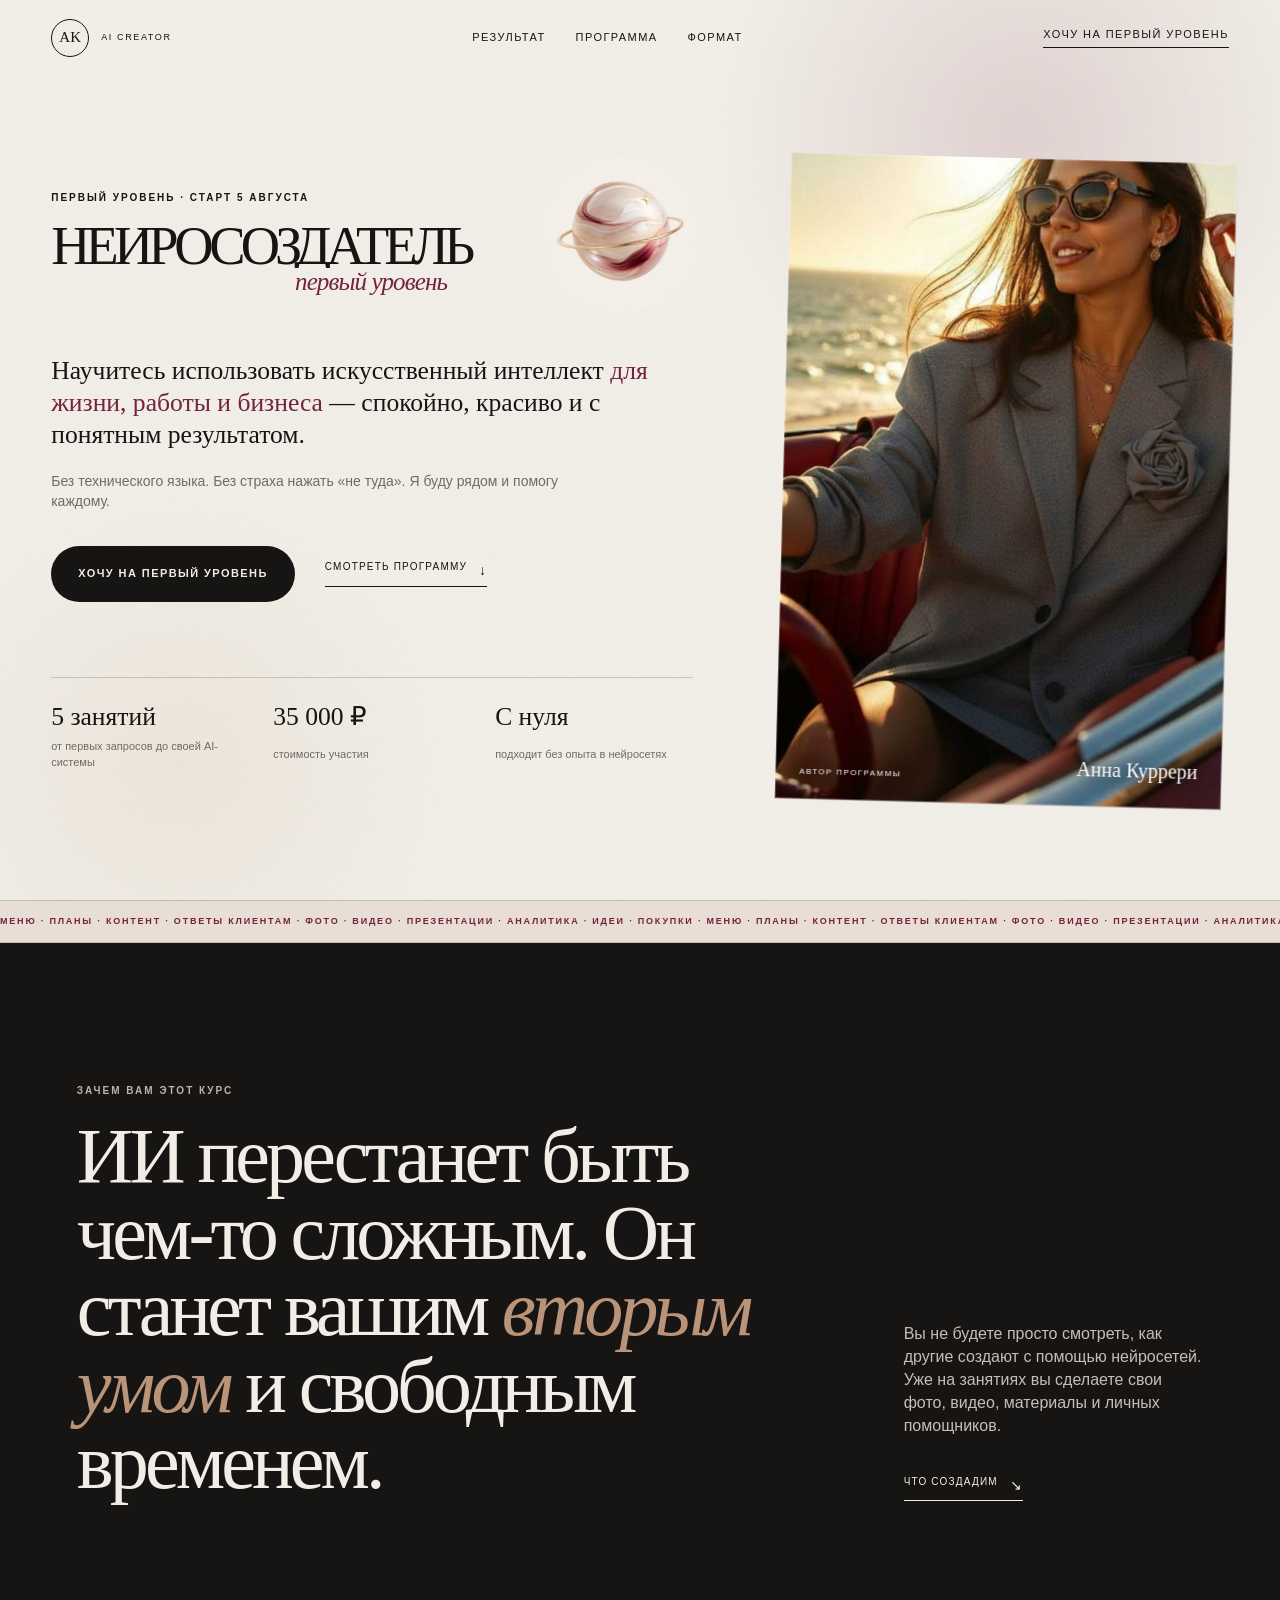
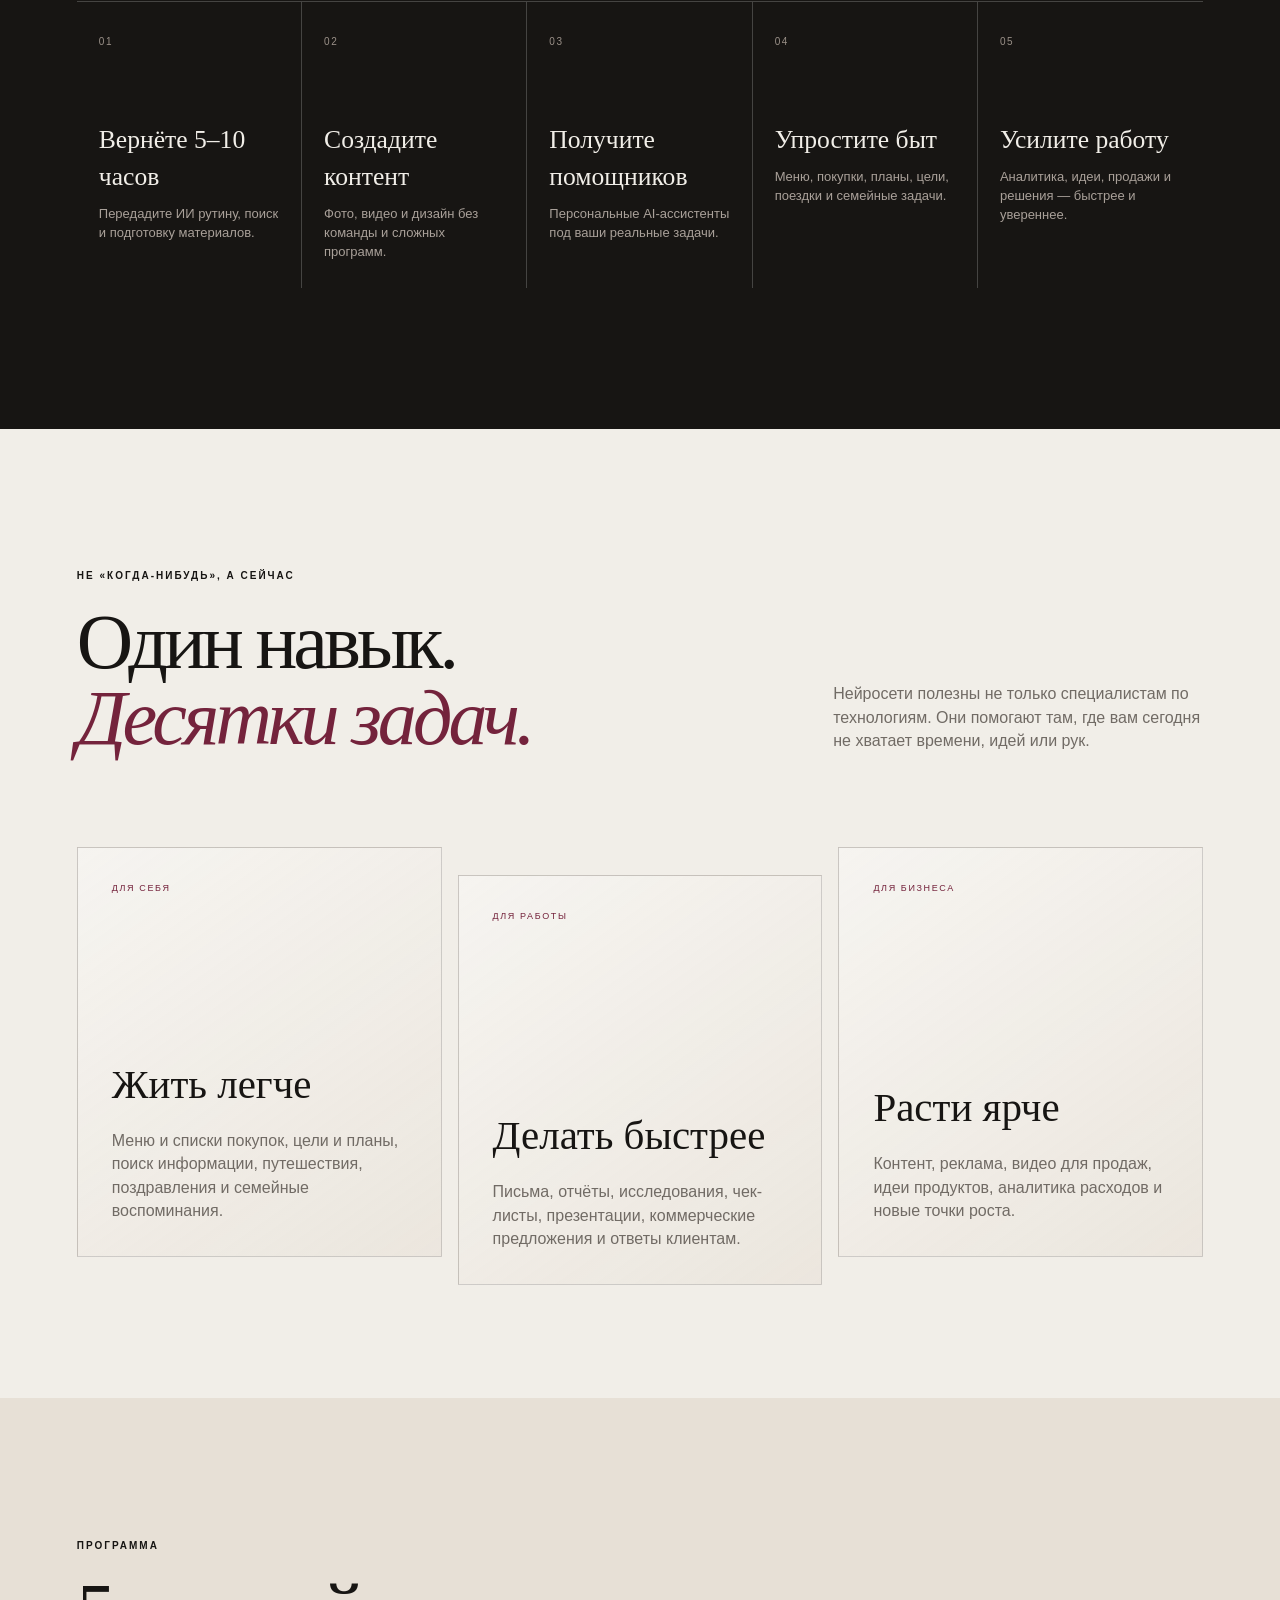
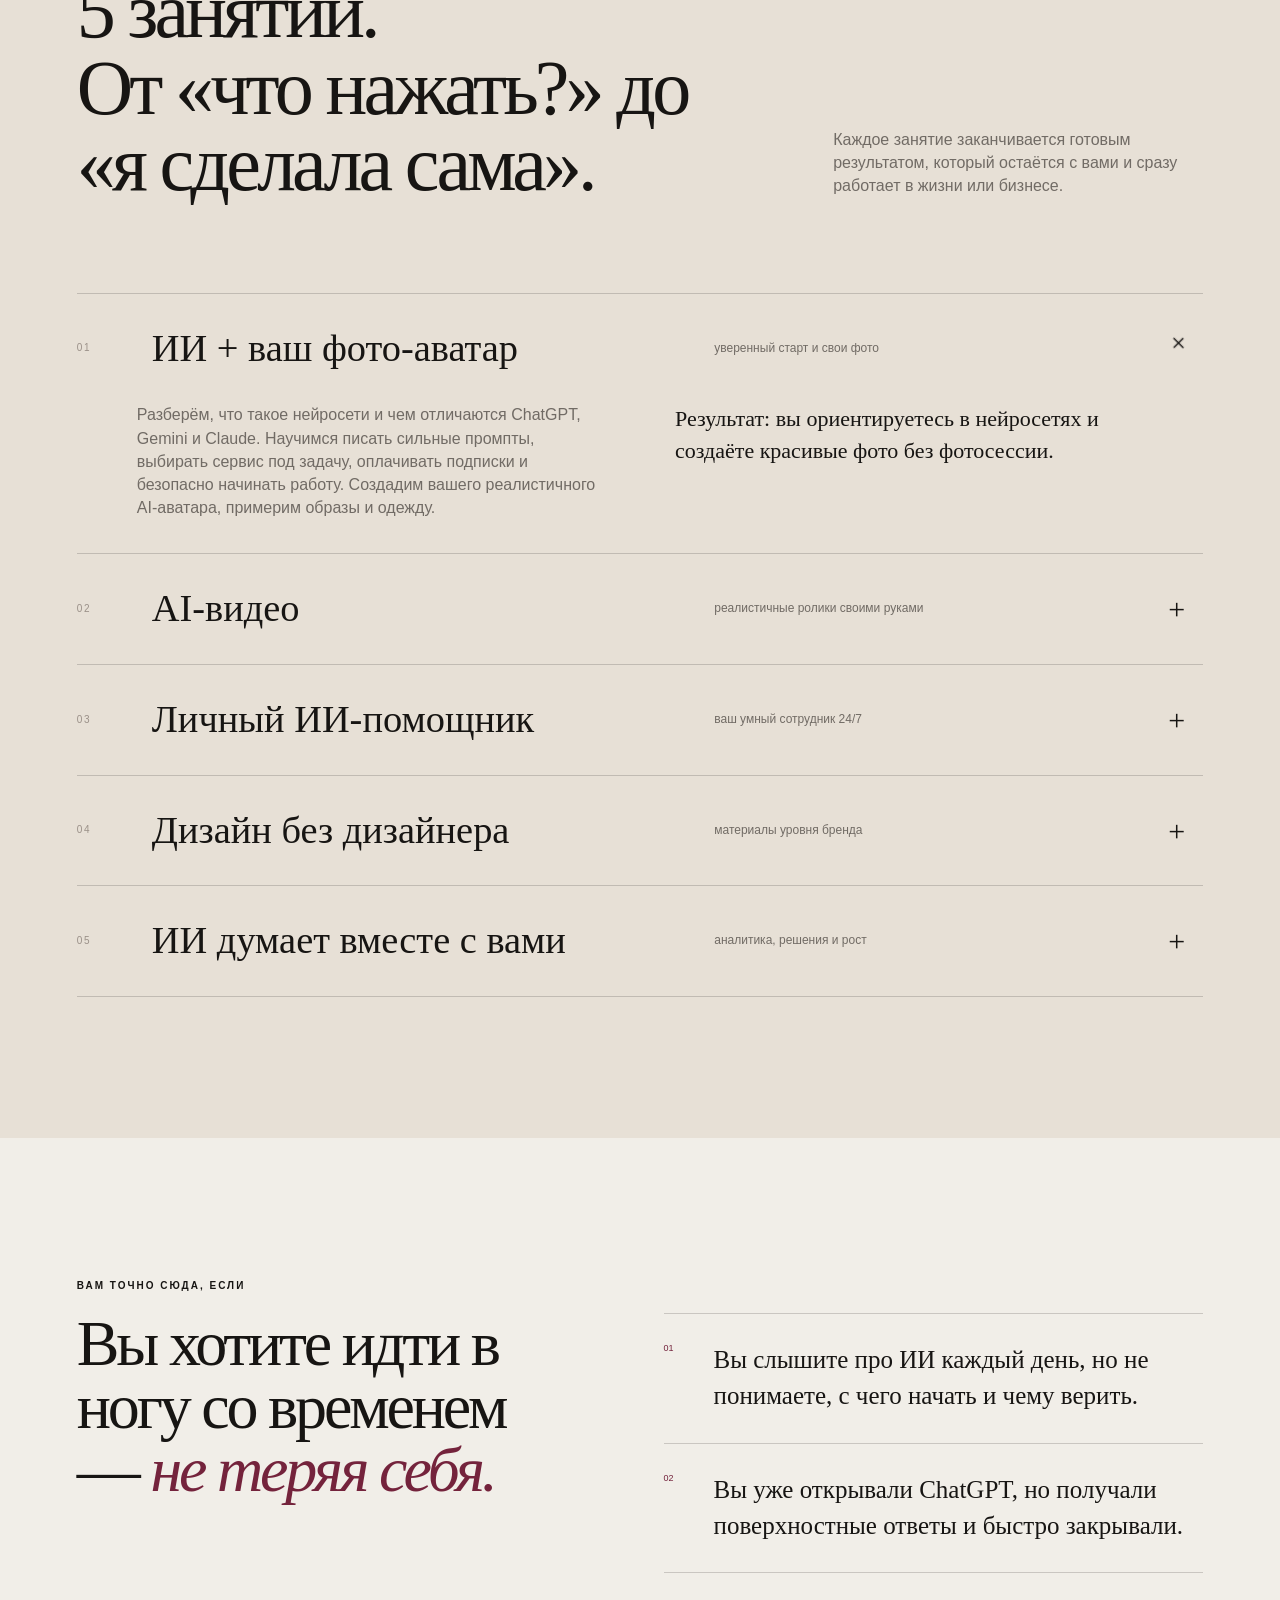
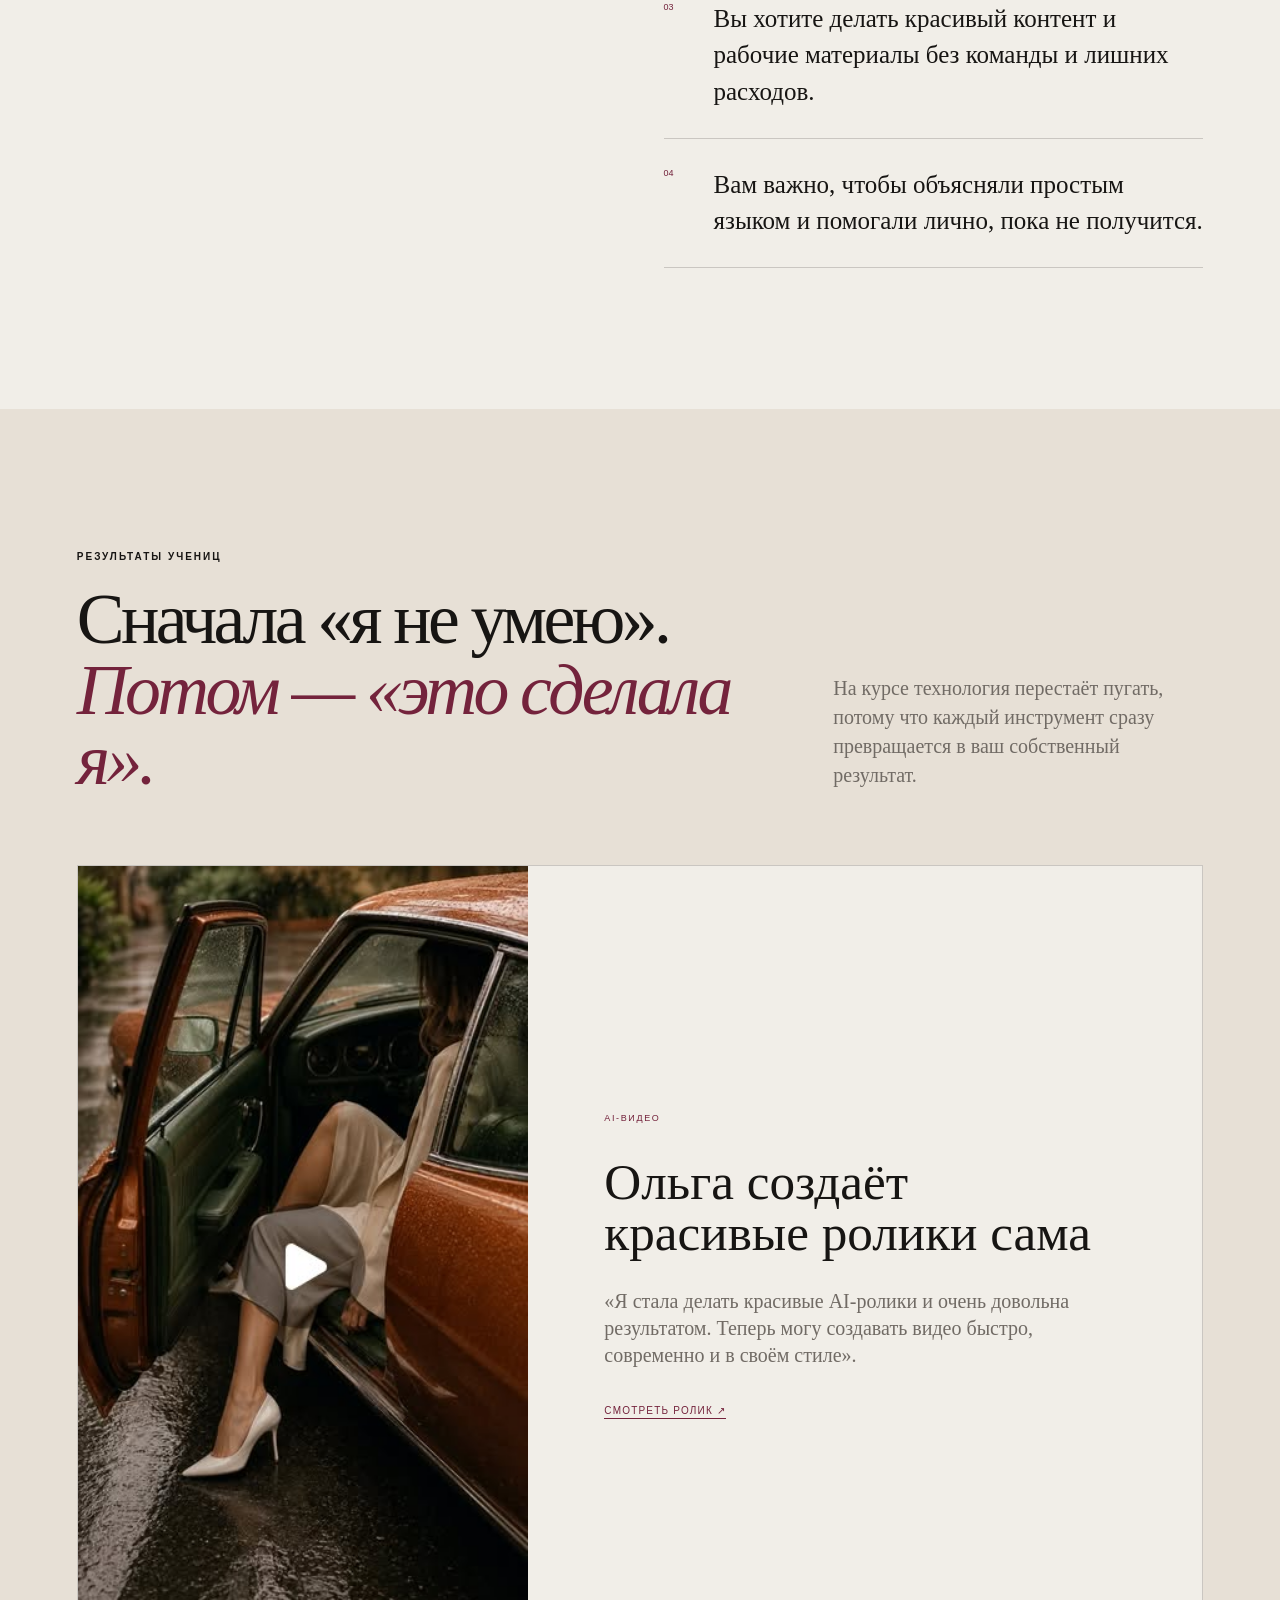
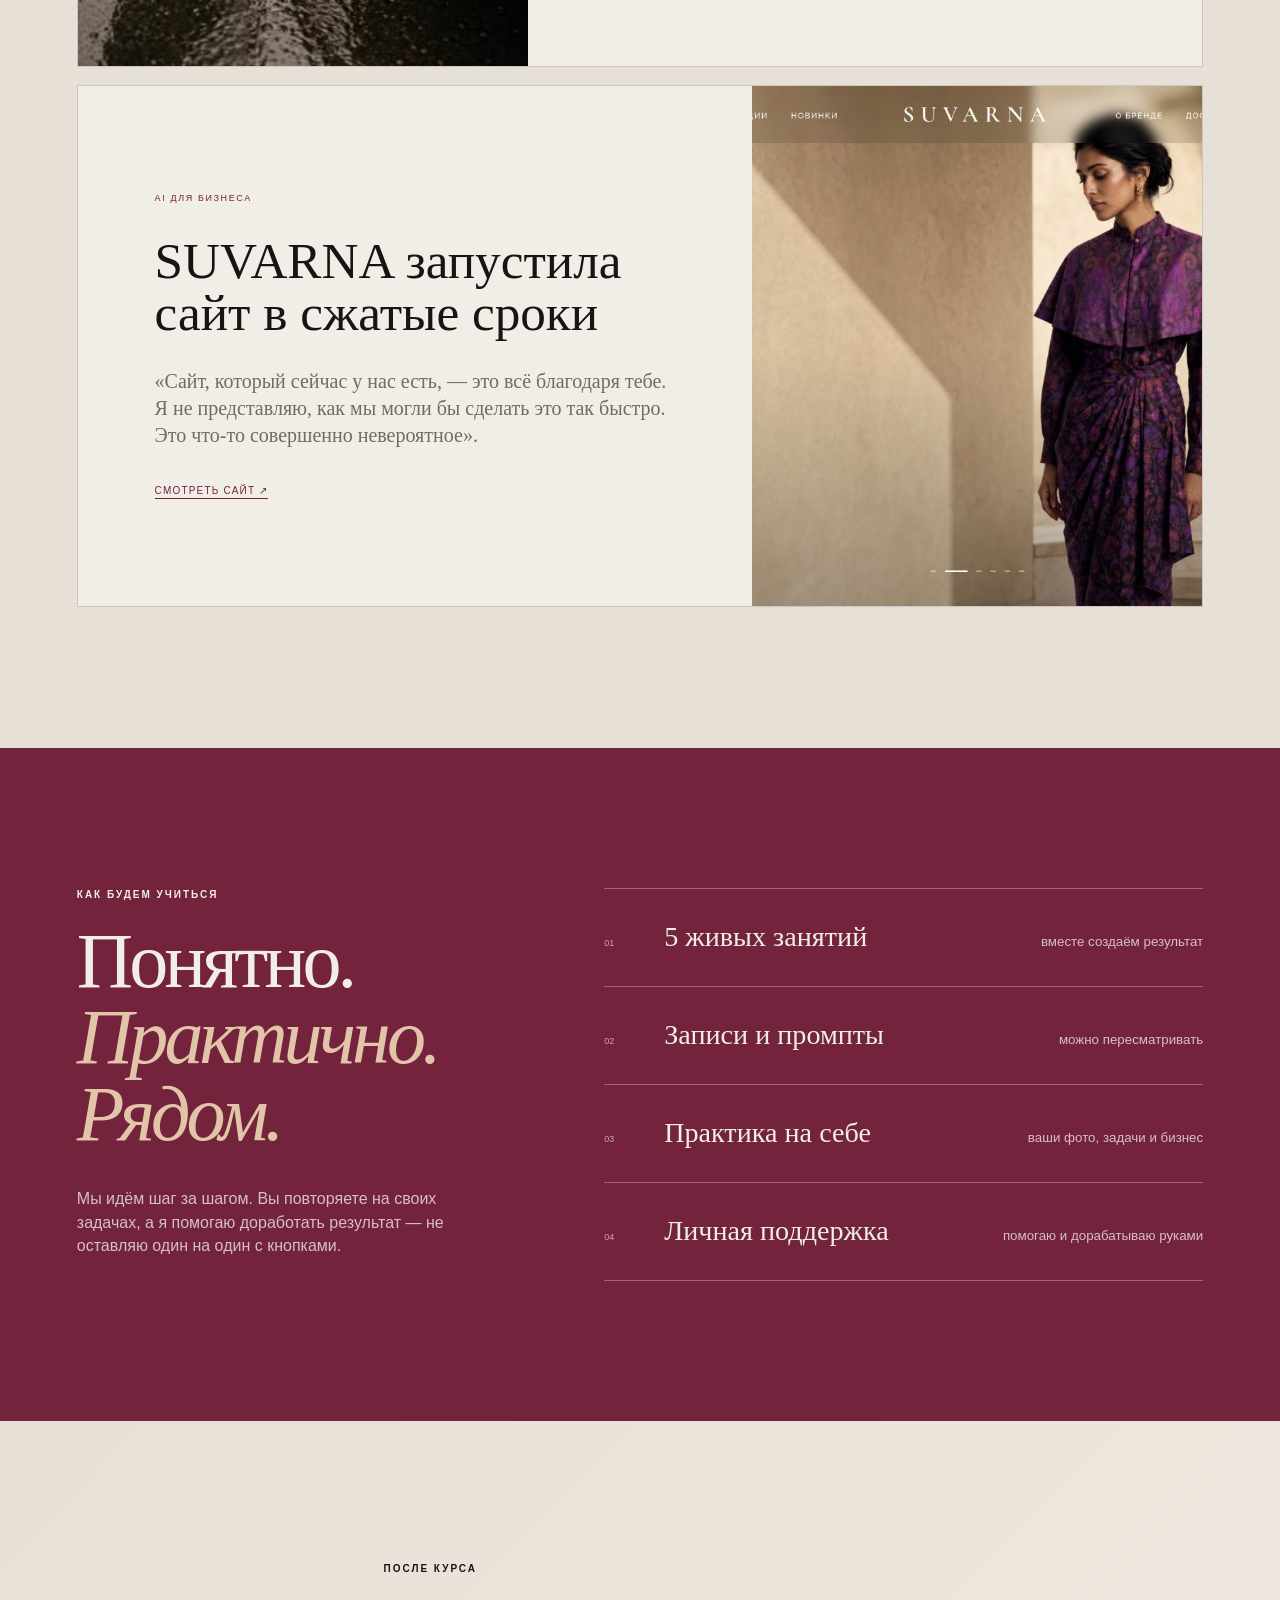
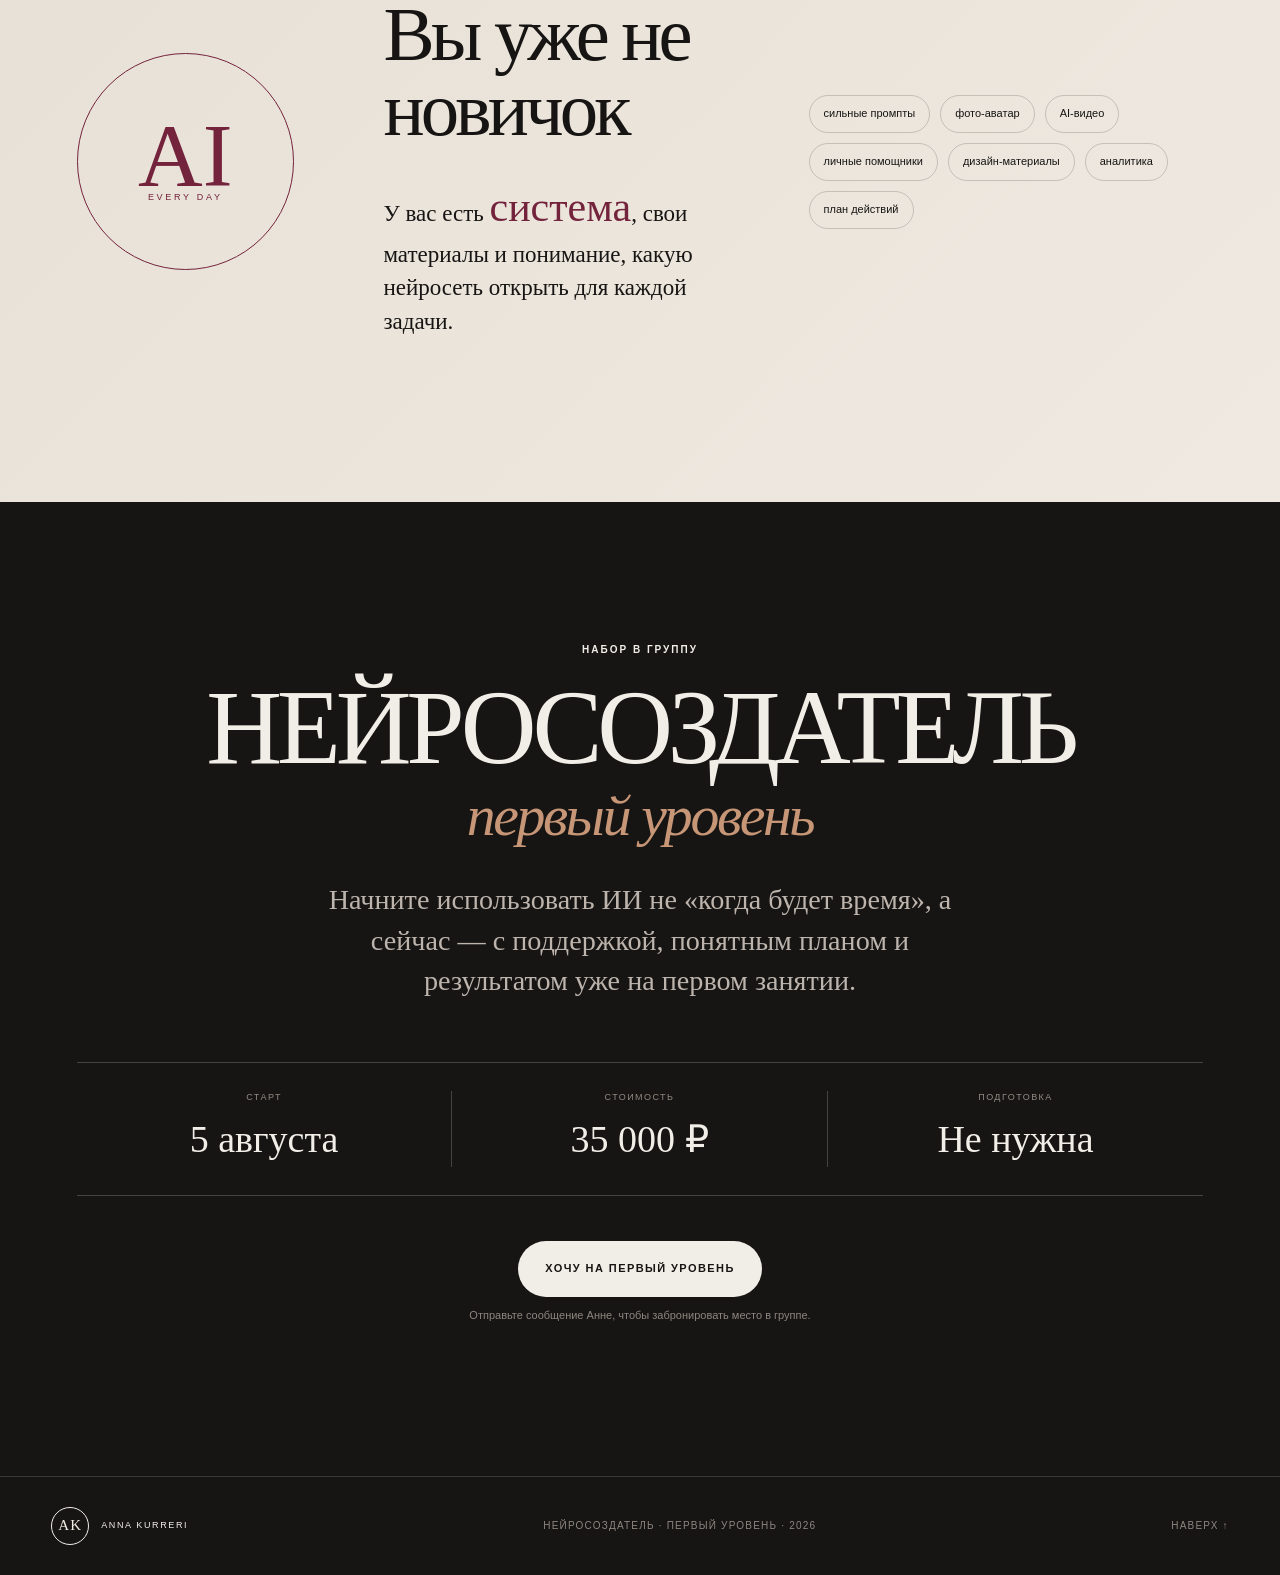
==== commit f5e52ae5: "Fix course tabs and remove duplicated page" ====
--- a/level-1/index.html
+++ b/level-1/index.html
@@ -507,7 +507,232 @@
 }
 
 </style>
-  <script>
+  
+</head>
+<body class="level-one">
+  <div class="grain" aria-hidden="true"></div>
+
+  <header class="site-header" data-header>
+    <a class="brand" href="#top" aria-label="На первый экран">
+      <span>AK</span>
+      <small>AI creator</small>
+    </a>
+    <nav aria-label="Основная навигация">
+      <a href="#result">Результат</a>
+      <a href="#program">Программа</a>
+      <a href="#format">Формат</a>
+    </nav>
+    <a class="header-cta" href="#join">Хочу на первый уровень</a>
+  </header>
+
+  <main>
+    <section class="hero hero-level-one" id="top">
+      <div class="hero-copy">
+        <p class="eyebrow hero-eyebrow">Первый уровень · старт 5 августа</p>
+        <h1 class="hero-title level-one-title">
+          <span class="title-main">НЕЙРОСОЗДАТЕЛЬ</span>
+          <em>первый уровень</em>
+        </h1>
+        <img class="hero-planet" src="[data-uri]" alt="" aria-hidden="true">
+        <p class="hero-lead hero-intro-copy">Научитесь использовать искусственный интеллект <strong>для жизни, работы и бизнеса</strong> — спокойно, красиво и с понятным результатом.</p>
+        <p class="hero-note hero-intro-copy">Без технического языка. Без страха нажать «не туда». Я буду рядом и помогу каждому.</p>
+        <div class="hero-actions hero-intro-actions">
+          <a class="button button-dark" href="#join">Хочу на первый уровень</a>
+          <a class="text-link" href="#program">Смотреть программу <span>↓</span></a>
+        </div>
+        <dl class="hero-facts hero-intro-facts">
+          <div><dt>5 занятий</dt><dd>от первых запросов до своей AI-системы</dd></div>
+          <div><dt>35 000 ₽</dt><dd>стоимость участия</dd></div>
+          <div><dt>С нуля</dt><dd>подходит без опыта в нейросетях</dd></div>
+        </dl>
+      </div>
+
+      <div class="hero-visual" data-tilt>
+        <div class="photo-frame">
+          <img src="[data-uri]" alt="Анна Куррери — автор программы НЕЙРОСОЗДАТЕЛЬ">
+          <div class="photo-caption">
+            <span>Автор программы</span>
+            <strong>Анна Куррери</strong>
+          </div>
+        </div>
+      </div>
+    </section>
+
+    <div class="use-ticker" aria-hidden="true">
+      <div>МЕНЮ · ПЛАНЫ · КОНТЕНТ · ОТВЕТЫ КЛИЕНТАМ · ФОТО · ВИДЕО · ПРЕЗЕНТАЦИИ · АНАЛИТИКА · ИДЕИ · ПОКУПКИ · МЕНЮ · ПЛАНЫ · КОНТЕНТ · ОТВЕТЫ КЛИЕНТАМ · ФОТО · ВИДЕО · ПРЕЗЕНТАЦИИ · АНАЛИТИКА · ИДЕИ · ПОКУПКИ · </div>
+    </div>
+
+    <section class="manifesto section" id="result">
+      <p class="section-label reveal">Зачем вам этот курс</p>
+      <div class="manifesto-grid">
+        <h2 class="reveal">ИИ перестанет быть чем-то сложным. Он станет вашим <i>вторым умом</i> и свободным временем.</h2>
+        <div class="manifesto-copy reveal">
+          <p>Вы не будете просто смотреть, как другие создают с помощью нейросетей. Уже на занятиях вы сделаете свои фото, видео, материалы и личных помощников.</p>
+          <a class="text-link" href="#program">Что создадим <span>↘</span></a>
+        </div>
+      </div>
+      <div class="outcomes outcomes-five">
+        <article class="outcome reveal"><span>01</span><h3>Вернёте 5–10 часов</h3><p>Передадите ИИ рутину, поиск и подготовку материалов.</p></article>
+        <article class="outcome reveal"><span>02</span><h3>Создадите контент</h3><p>Фото, видео и дизайн без команды и сложных программ.</p></article>
+        <article class="outcome reveal"><span>03</span><h3>Получите помощников</h3><p>Персональные AI-ассистенты под ваши реальные задачи.</p></article>
+        <article class="outcome reveal"><span>04</span><h3>Упростите быт</h3><p>Меню, покупки, планы, цели, поездки и семейные задачи.</p></article>
+        <article class="outcome reveal"><span>05</span><h3>Усилите работу</h3><p>Аналитика, идеи, продажи и решения — быстрее и увереннее.</p></article>
+      </div>
+    </section>
+
+    <section class="possibilities section">
+      <div class="section-heading reveal">
+        <div>
+          <p class="section-label">Не «когда-нибудь», а сейчас</p>
+          <h2>Один навык.<br><i>Десятки задач.</i></h2>
+        </div>
+        <p>Нейросети полезны не только специалистам по технологиям. Они помогают там, где вам сегодня не хватает времени, идей или рук.</p>
+      </div>
+      <div class="possibility-grid">
+        <article class="possibility-card reveal">
+          <span>Для себя</span>
+          <h3>Жить легче</h3>
+          <p>Меню и списки покупок, цели и планы, поиск информации, путешествия, поздравления и семейные воспоминания.</p>
+        </article>
+        <article class="possibility-card reveal">
+          <span>Для работы</span>
+          <h3>Делать быстрее</h3>
+          <p>Письма, отчёты, исследования, чек-листы, презентации, коммерческие предложения и ответы клиентам.</p>
+        </article>
+        <article class="possibility-card reveal">
+          <span>Для бизнеса</span>
+          <h3>Расти ярче</h3>
+          <p>Контент, реклама, видео для продаж, идеи продуктов, аналитика расходов и новые точки роста.</p>
+        </article>
+      </div>
+    </section>
+
+    <section class="program section" id="program">
+      <div class="section-heading reveal">
+        <div>
+          <p class="section-label">Программа</p>
+          <h2>5 занятий.<br>От «что нажать?» до «я сделала сама».</h2>
+        </div>
+        <p>Каждое занятие заканчивается готовым результатом, который остаётся с вами и сразу работает в жизни или бизнесе.</p>
+      </div>
+
+      <div class="module-list">
+        <article class="module reveal">
+          <button class="module-head" type="button" aria-expanded="true">
+            <span class="module-number">01</span><h3>ИИ + ваш фото-аватар</h3><span class="module-result">уверенный старт и свои фото</span><span class="plus">+</span>
+          </button>
+          <div class="module-body"><div><p>Разберём, что такое нейросети и чем отличаются ChatGPT, Gemini и Claude. Научимся писать сильные промпты, выбирать сервис под задачу, оплачивать подписки и безопасно начинать работу. Создадим вашего реалистичного AI-аватара, примерим образы и одежду.</p><strong>Результат: вы ориентируетесь в нейросетях и создаёте красивые фото без фотосессии.</strong></div></div>
+        </article>
+        <article class="module reveal">
+          <button class="module-head" type="button" aria-expanded="false">
+            <span class="module-number">02</span><h3>AI-видео</h3><span class="module-result">реалистичные ролики своими руками</span><span class="plus">+</span>
+          </button>
+          <div class="module-body" hidden><div><p>Veo 3 и Kling, логика видеопромпта и секреты реалистичного движения. Сделаем ролики для продаж, рекламы, поздравлений, путешествий и личных воспоминаний.</p><strong>Результат: готовое эффектное видео, которое хочется показать.</strong></div></div>
+        </article>
+        <article class="module reveal">
+          <button class="module-head" type="button" aria-expanded="false">
+            <span class="module-number">03</span><h3>Личный ИИ-помощник</h3><span class="module-result">ваш умный сотрудник 24/7</span><span class="plus">+</span>
+          </button>
+          <div class="module-body" hidden><div><p>Создадим и персонализируем AI-помощников. Разберём, чем помощник отличается от обычного чата, как дать ему роль, правила и ваши материалы. Настроим его под ответы клиентам, планирование, контент или личные задачи.</p><strong>Результат: помощник, который знает ваш контекст и работает по вашим правилам.</strong></div></div>
+        </article>
+        <article class="module reveal">
+          <button class="module-head" type="button" aria-expanded="false">
+            <span class="module-number">04</span><h3>Дизайн без дизайнера</h3><span class="module-result">материалы уровня бренда</span><span class="plus">+</span>
+          </button>
+          <div class="module-body" hidden><div><p>Красивые презентации, афиши, визитки, приглашения, плакаты, чек-листы, коллажи и коммерческие предложения. Научимся формулировать промпты для визуала и собирать цельную подачу.</p><strong>Результат: готовый дизайн для вашей работы, бизнеса или события.</strong></div></div>
+        </article>
+        <article class="module reveal">
+          <button class="module-head" type="button" aria-expanded="false">
+            <span class="module-number">05</span><h3>ИИ думает вместе с вами</h3><span class="module-result">аналитика, решения и рост</span><span class="plus">+</span>
+          </button>
+          <div class="module-body" hidden><div><p>Научим ИИ анализировать информацию и данные: готовить отчёты и исследования, искать решения и идеи для роста, планировать финансы, разбирать расходы и превращать хаос в понятный план действий.</p><strong>Результат: вы принимаете решения быстрее и видите больше возможностей.</strong></div></div>
+        </article>
+      </div>
+    </section>
+
+    <section class="who section">
+      <p class="section-label reveal">Вам точно сюда, если</p>
+      <div class="who-grid">
+        <h2 class="reveal">Вы хотите идти в ногу со временем — <i>не теряя себя.</i></h2>
+        <div class="who-list">
+          <p class="reveal"><span>01</span>Вы слышите про ИИ каждый день, но не понимаете, с чего начать и чему верить.</p>
+          <p class="reveal"><span>02</span>Вы уже открывали ChatGPT, но получали поверхностные ответы и быстро закрывали.</p>
+          <p class="reveal"><span>03</span>Вы хотите делать красивый контент и рабочие материалы без команды и лишних расходов.</p>
+          <p class="reveal"><span>04</span>Вам важно, чтобы объясняли простым языком и помогали лично, пока не получится.</p>
+        </div>
+      </div>
+    </section>
+
+    <section class="testimonials section" id="cases">
+      <div class="section-heading reveal">
+        <div>
+          <p class="section-label">Результаты учениц</p>
+          <h2>Сначала «я не умею».<br><i>Потом — «это сделала я».</i></h2>
+        </div>
+        <p>На курсе технология перестаёт пугать, потому что каждый инструмент сразу превращается в ваш собственный результат.</p>
+      </div>
+      <div class="proof-grid">
+        <article class="proof-card reveal">
+          <div class="proof-image"><img src="[data-uri]" alt="AI-ролик ученицы Ольги"></div>
+          <div class="proof-copy"><span>AI-видео</span><h3>Ольга создаёт красивые ролики сама</h3><p>«Я стала делать красивые AI-ролики и очень довольна результатом. Теперь могу создавать видео быстро, современно и в своём стиле».</p><a href="https://www.instagram.com/olgai.art/reel/Danee3jMDl4/" target="_blank" rel="noopener">Смотреть ролик ↗</a></div>
+        </article>
+        <article class="proof-card proof-card-reverse reveal">
+          <div class="proof-image"><img src="[data-uri]